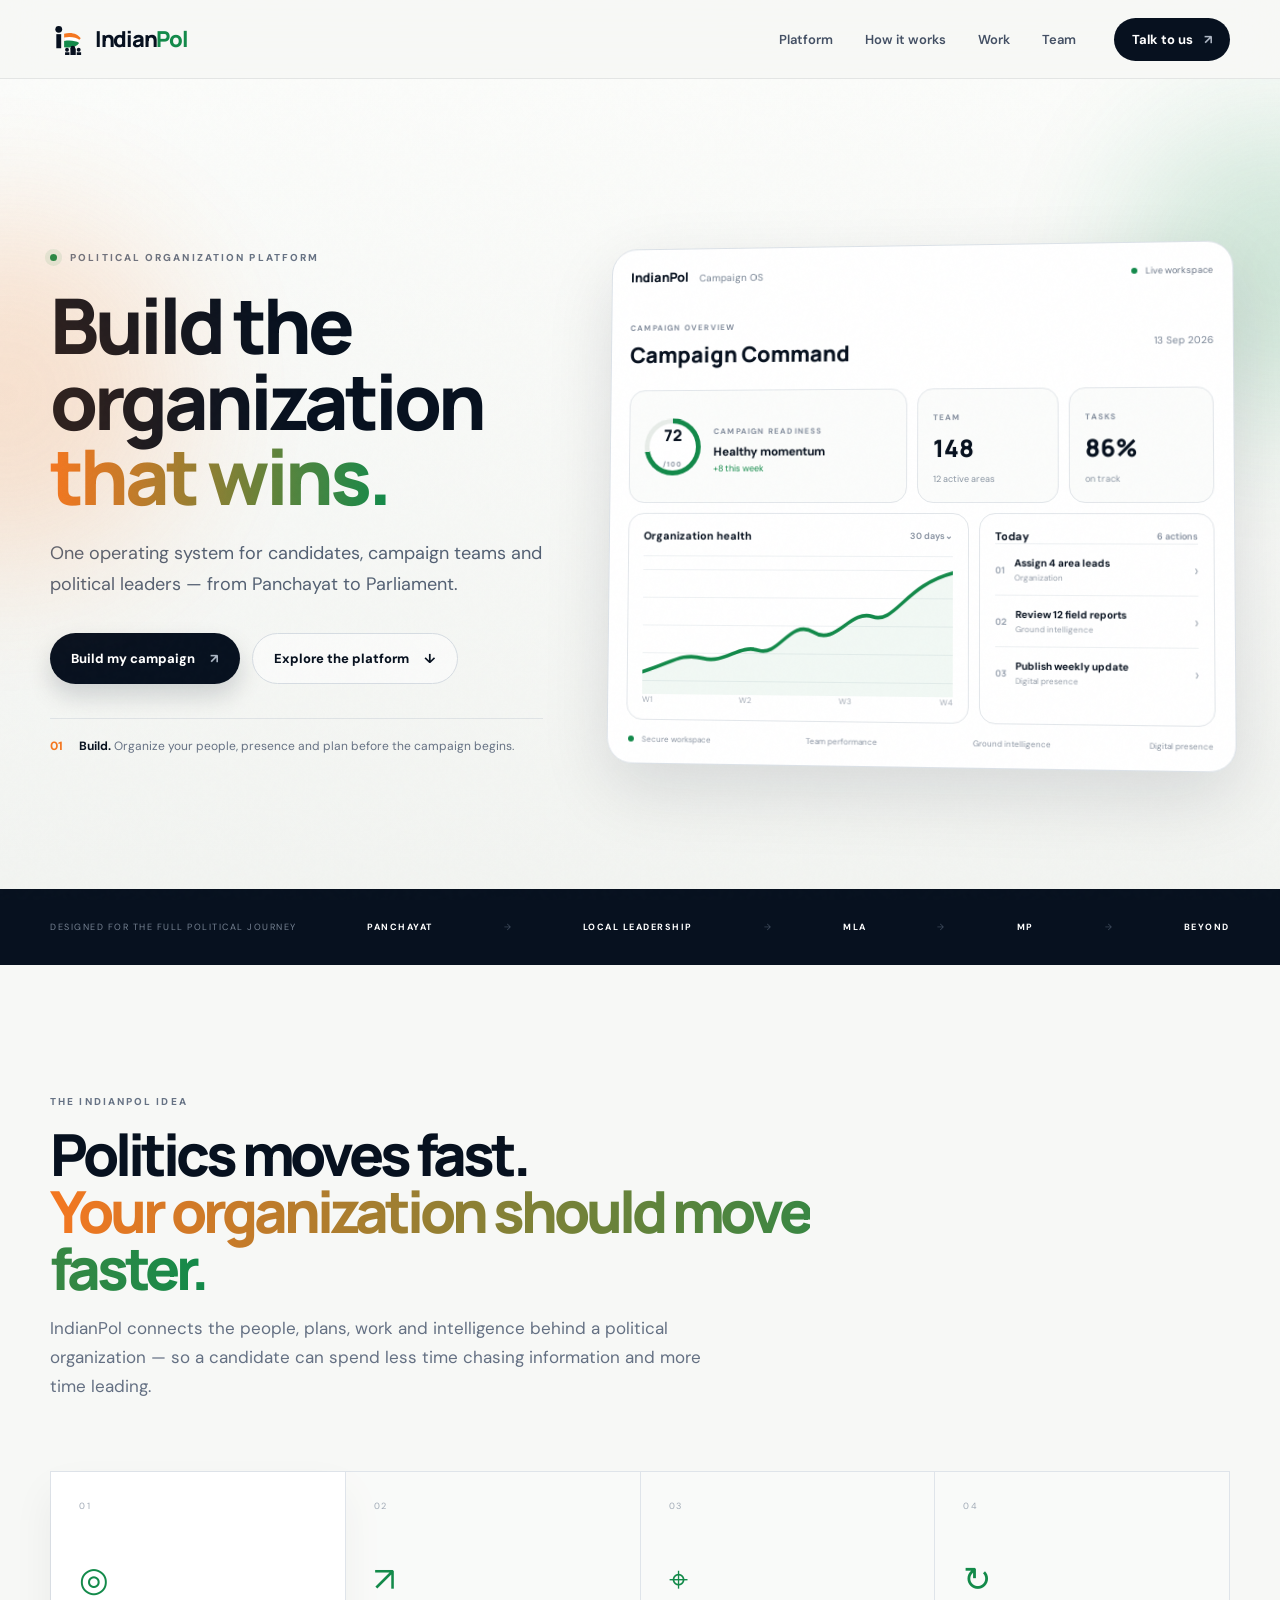
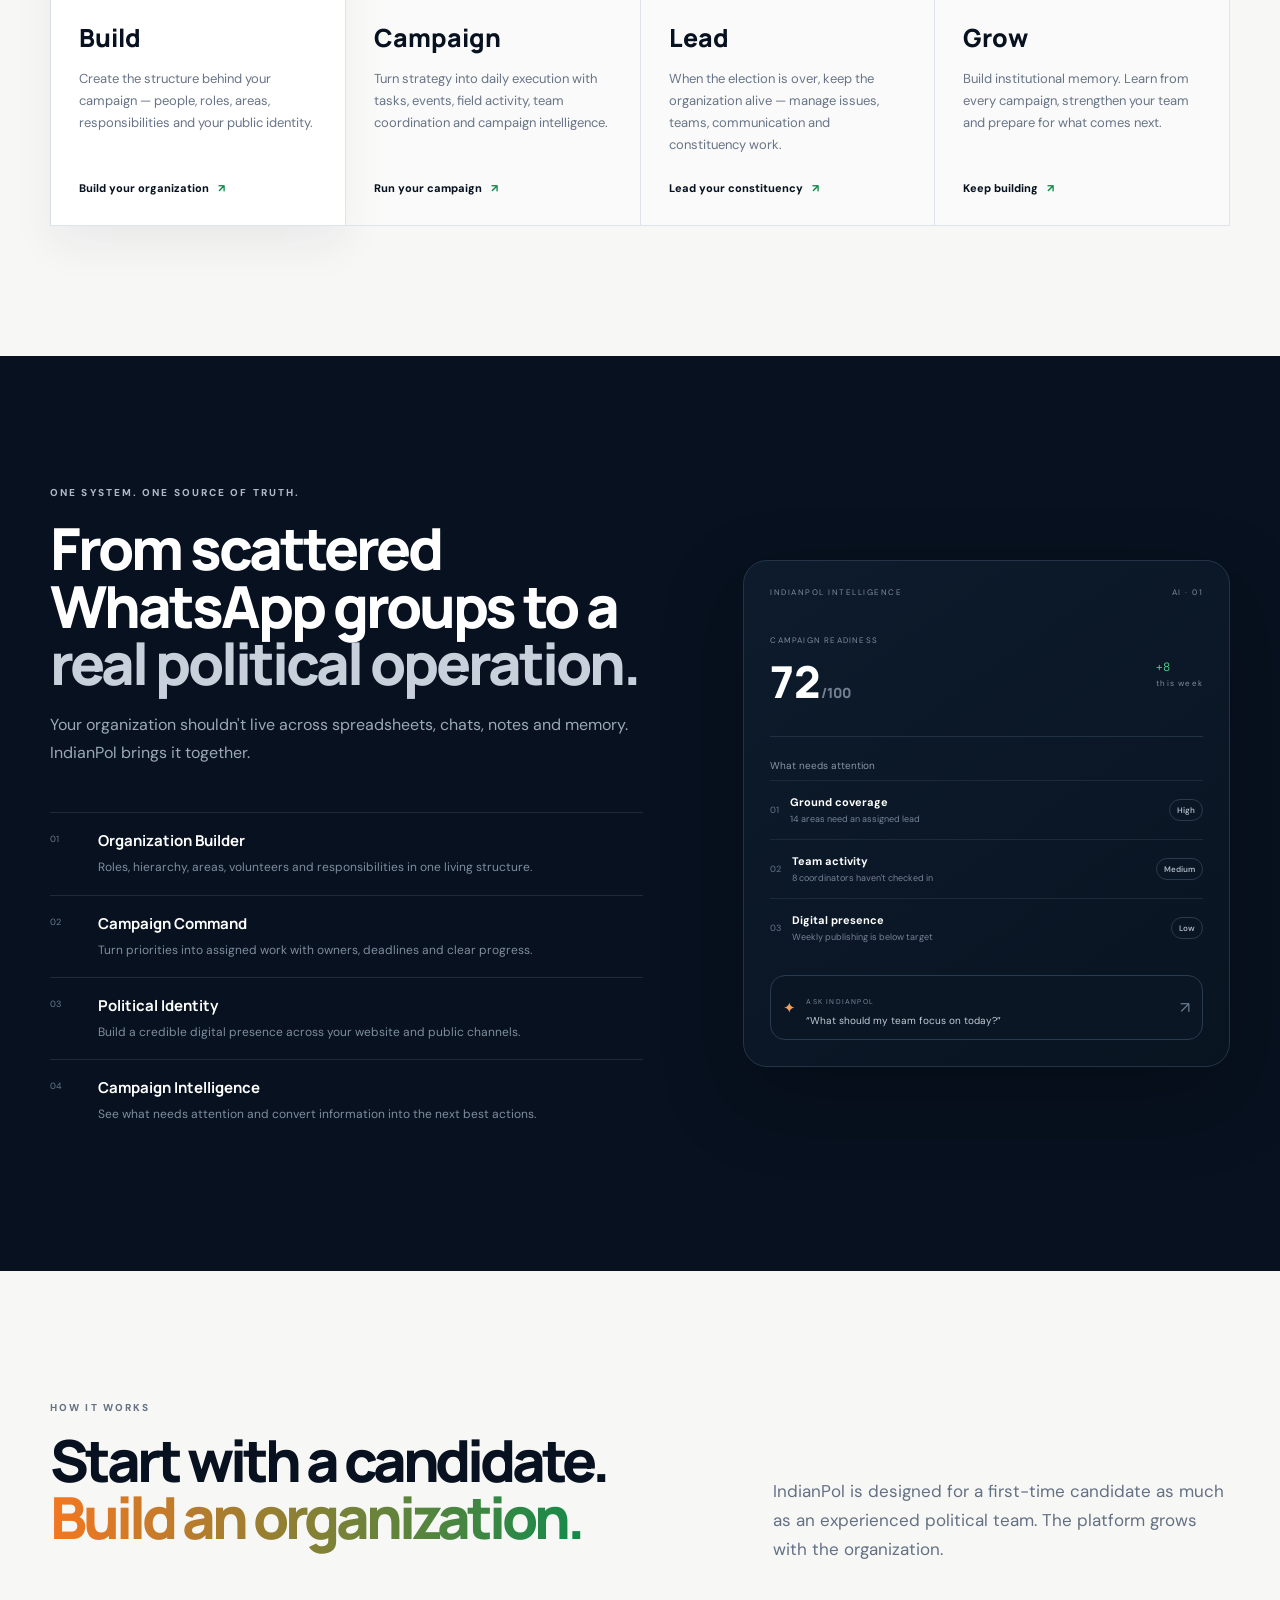
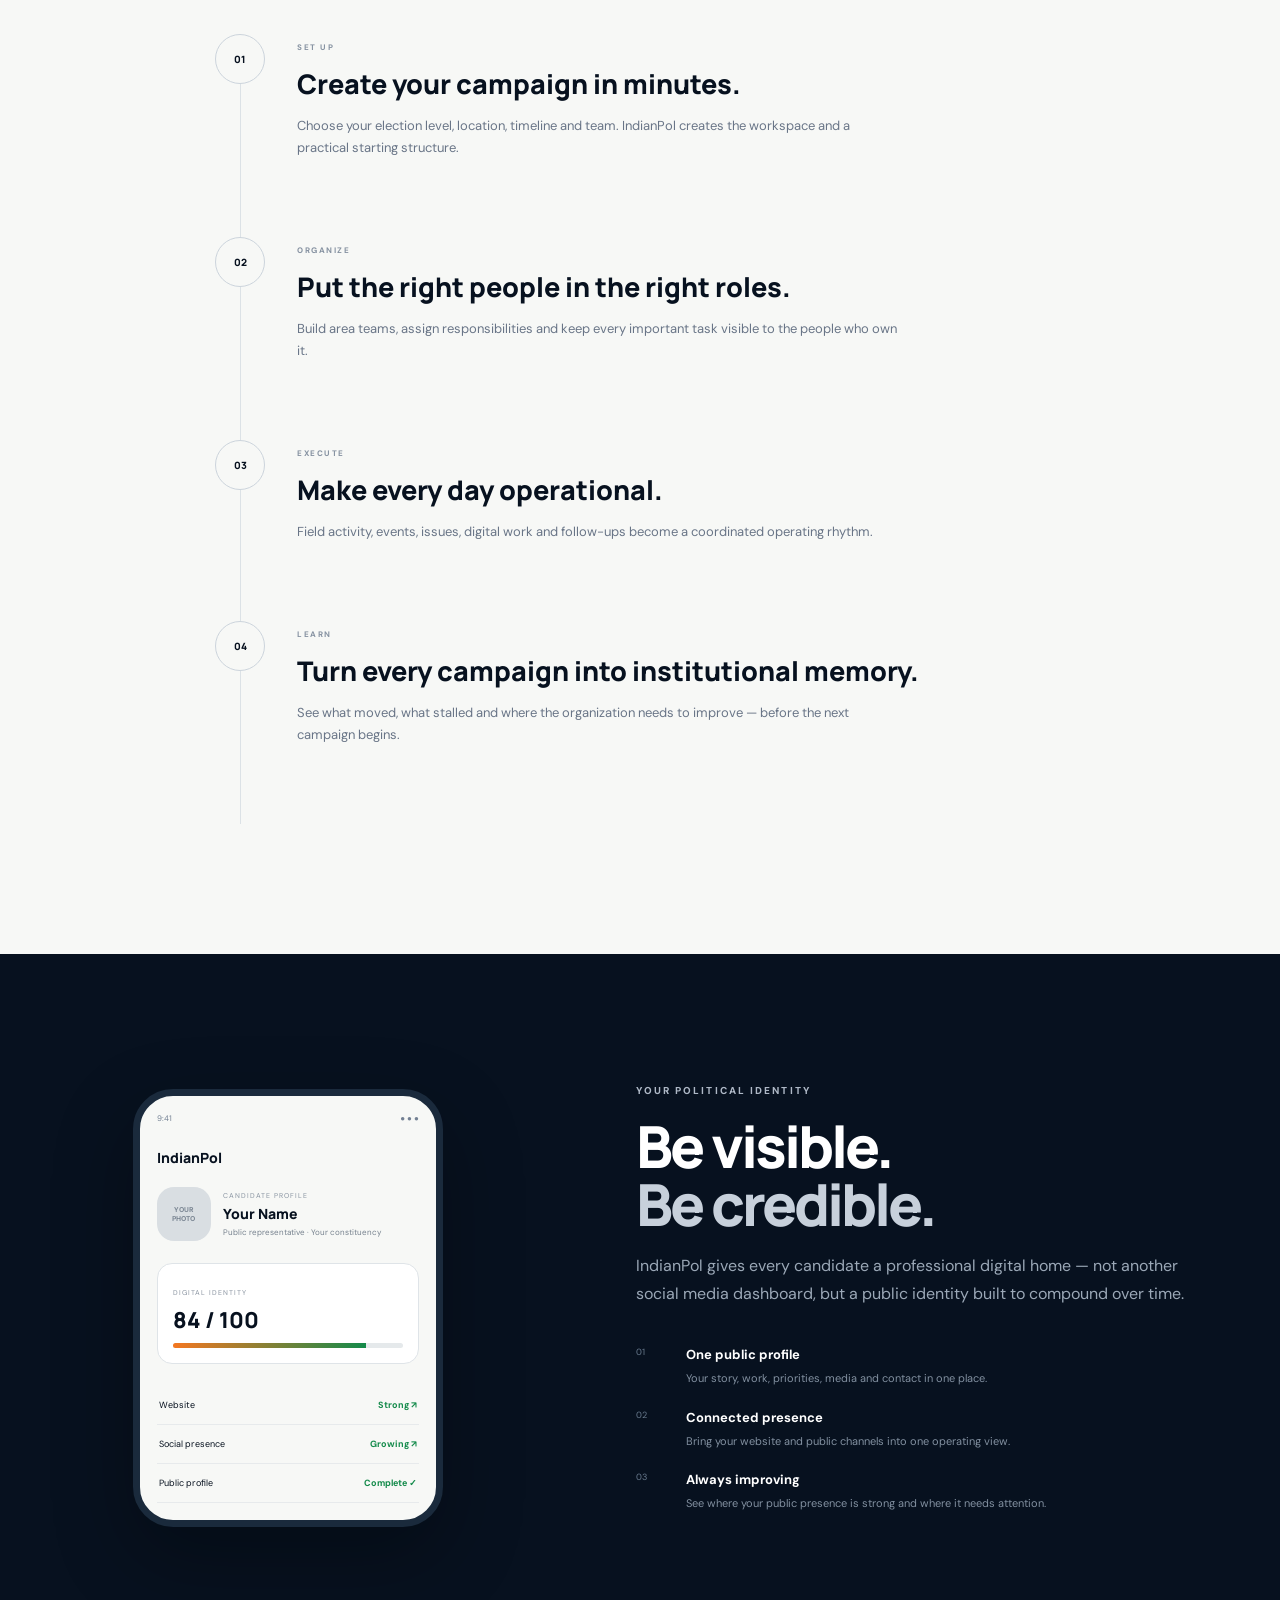
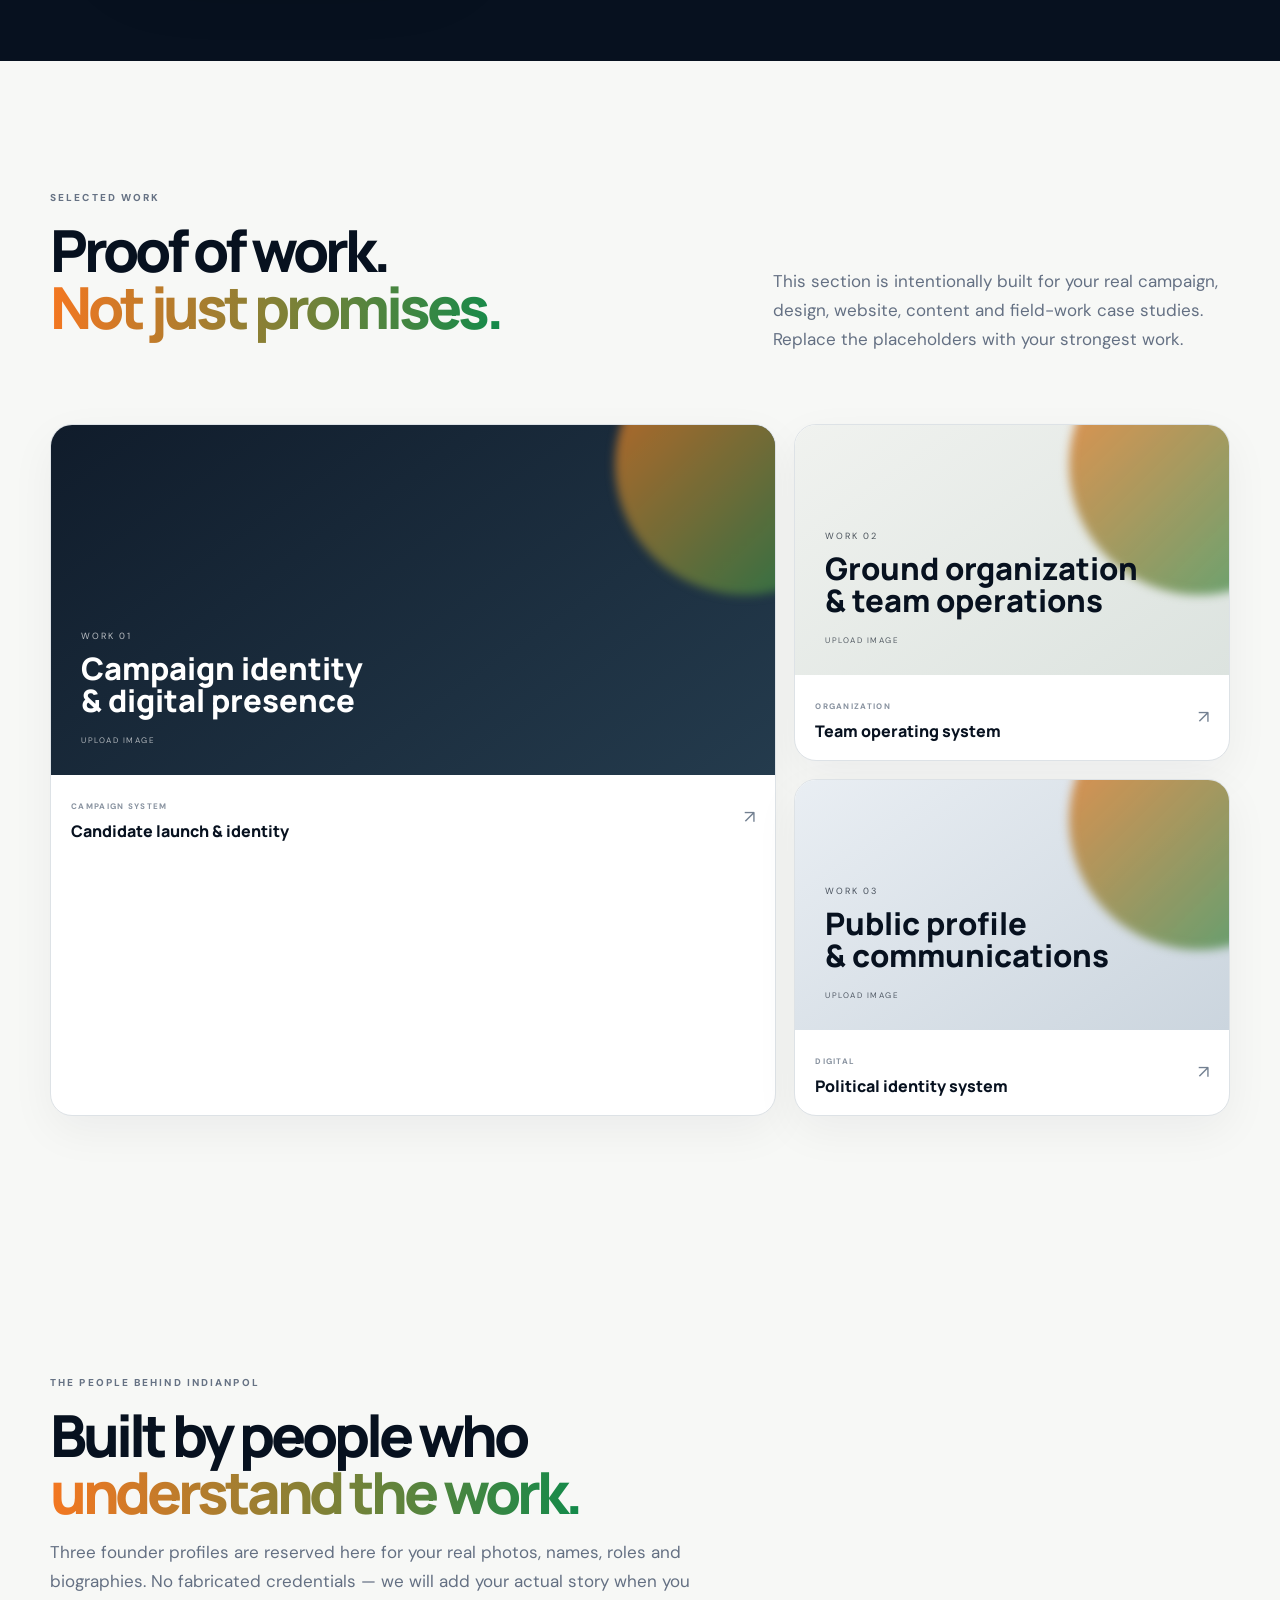
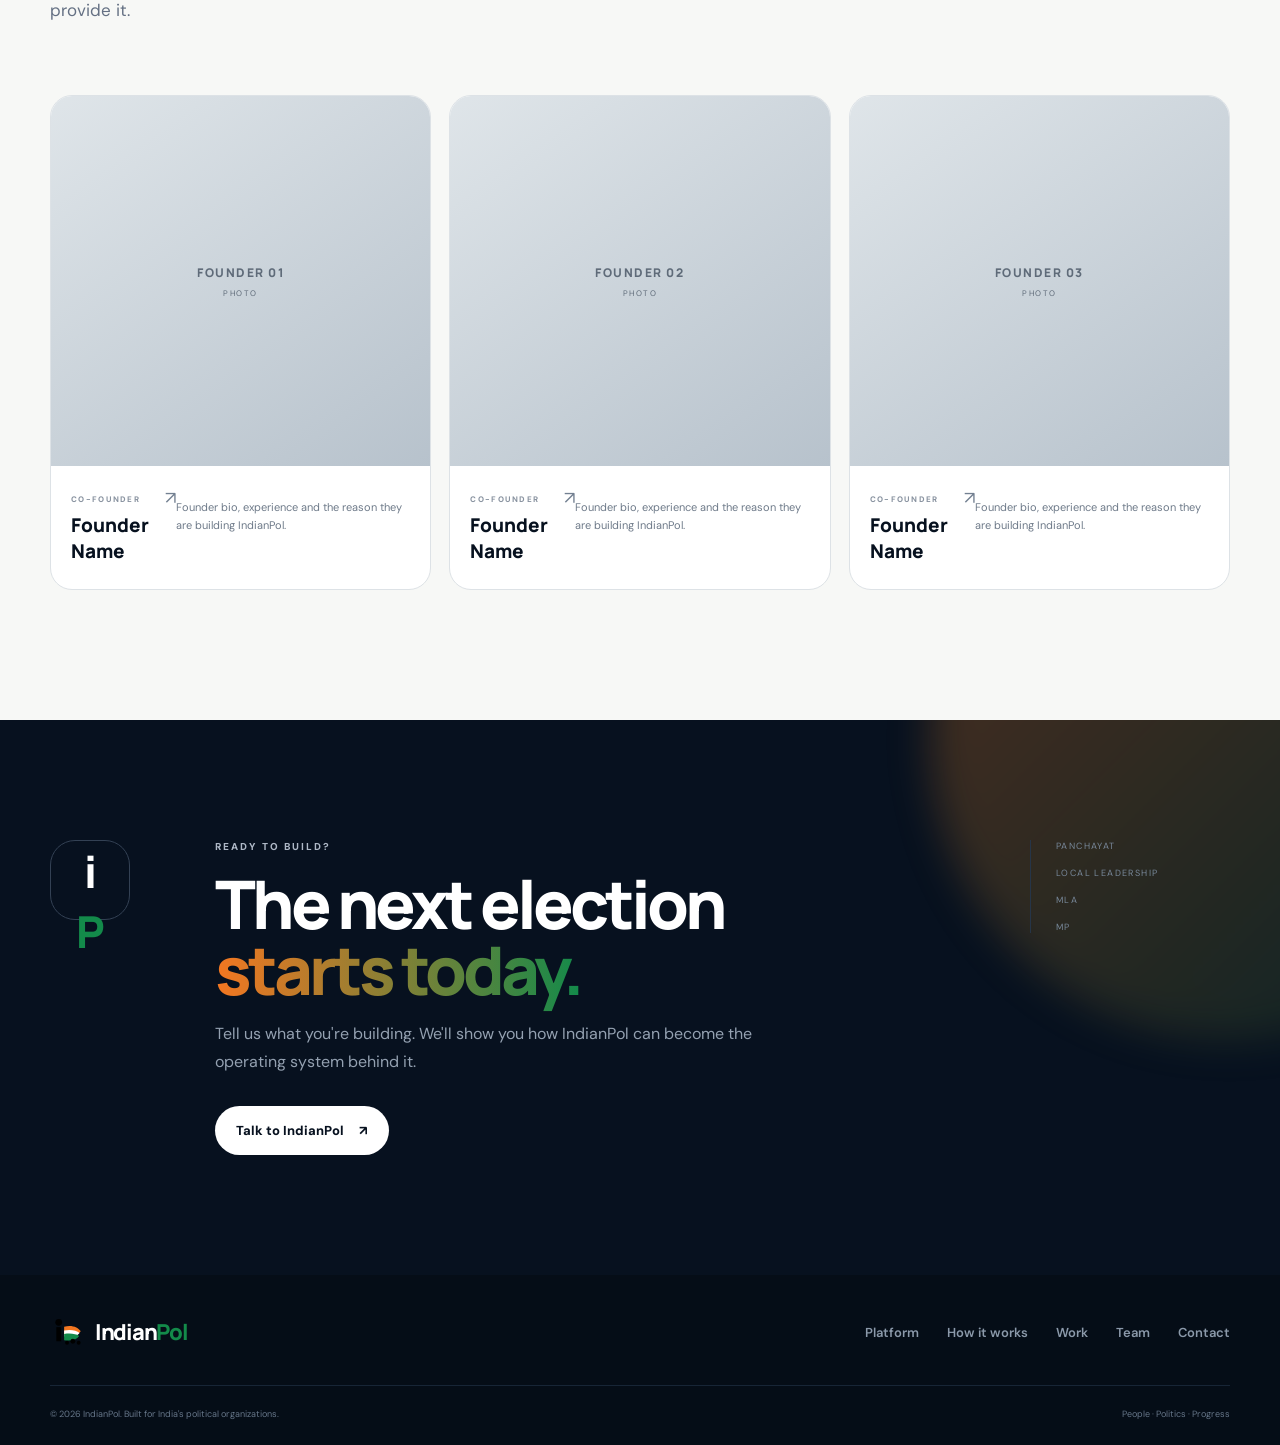
==== index.html @ eeab8057 "Add files via upload" ====
<!doctype html>
<html lang="en">
<head>
  <meta charset="utf-8" />
  <meta name="viewport" content="width=device-width, initial-scale=1" />
  <meta name="theme-color" content="#07111f" />
  <meta name="description" content="IndianPol is a political organization platform for candidates and leaders — from Panchayat to Parliament." />
  <title>IndianPol — Build the organization that wins.</title>
  <link rel="preconnect" href="https://fonts.googleapis.com">
  <link rel="preconnect" href="https://fonts.gstatic.com" crossorigin>
  <link href="https://fonts.googleapis.com/css2?family=DM+Sans:wght@400;500;600;700&family=Manrope:wght@500;600;700;800&display=swap" rel="stylesheet">
  <link rel="stylesheet" href="styles.css" />
</head>
<body>
  <div class="site-noise"></div>
  <header class="nav-wrap" id="top">
    <nav class="nav container">
      <a class="brand" href="#top" aria-label="IndianPol home">
        <span class="brand-mark" aria-hidden="true">
          <svg viewBox="0 0 72 72" role="img">
            <circle cx="18" cy="15" r="7" fill="currentColor"/>
            <path d="M13 25h10v29H13z" fill="currentColor"/>
            <path d="M29 24c16-4 29 1 34 10-7 8-18 11-34 8V24Z" fill="#f47721"/>
            <path d="M29 32c14-3 25 0 32 5-6 7-17 9-32 7V32Z" fill="#fff"/>
            <path d="M29 39c14-2 24 0 31 4-5 8-16 11-31 9V39Z" fill="#138a4a"/>
            <circle cx="35" cy="57" r="4" fill="currentColor"/>
            <circle cx="47" cy="54" r="5" fill="currentColor"/>
            <circle cx="59" cy="57" r="4" fill="currentColor"/>
            <path d="M31 62h9v6h-9zm11-7h11v13H42zm13 7h9v6h-9z" fill="currentColor"/>
          </svg>
        </span>
        <span class="brand-word"><span>Indian</span><b>Pol</b></span>
      </a>
      <div class="nav-links">
        <a href="#platform">Platform</a>
        <a href="#how">How it works</a>
        <a href="#showcase">Work</a>
        <a href="#team">Team</a>
      </div>
      <a class="nav-cta" href="#contact">Talk to us <span>↗</span></a>
      <button class="menu-btn" aria-label="Open menu"><span></span><span></span></button>
    </nav>
    <div class="mobile-menu">
      <a href="#platform">Platform</a><a href="#how">How it works</a><a href="#showcase">Work</a><a href="#team">Team</a><a href="#contact">Talk to us ↗</a>
    </div>
  </header>

  <main>
    <section class="hero">
      <div class="hero-glow glow-one"></div><div class="hero-glow glow-two"></div>
      <div class="container hero-grid">
        <div class="hero-copy reveal">
          <div class="eyebrow"><span class="pulse"></span> POLITICAL ORGANIZATION PLATFORM</div>
          <h1>Build the organization<br><em>that wins.</em></h1>
          <p class="hero-lead">One operating system for candidates, campaign teams and political leaders — from Panchayat to Parliament.</p>
          <div class="hero-actions">
            <a class="btn btn-primary" href="#contact">Build my campaign <span>↗</span></a>
            <a class="btn btn-ghost" href="#platform">Explore the platform <span>↓</span></a>
          </div>
          <div class="hero-note"><span>01</span><div><strong>Build.</strong> Organize your people, presence and plan before the campaign begins.</div></div>
        </div>
        <div class="hero-visual reveal delay-1">
          <div class="dashboard-shell">
            <div class="dash-top"><div class="dash-brand">IndianPol <span>Campaign OS</span></div><div class="dash-live"><i></i> Live workspace</div></div>
            <div class="dash-title"><div><small>CAMPAIGN OVERVIEW</small><h3>Campaign Command</h3></div><div class="dash-date">13 Sep 2026</div></div>
            <div class="score-row">
              <div class="score-card score-main"><div class="score-ring"><span>72</span><small>/100</small></div><div><small>CAMPAIGN READINESS</small><strong>Healthy momentum</strong><p>+8 this week</p></div></div>
              <div class="mini-stat"><small>TEAM</small><strong>148</strong><span>12 active areas</span></div>
              <div class="mini-stat"><small>TASKS</small><strong>86%</strong><span>on track</span></div>
            </div>
            <div class="dash-grid">
              <div class="panel chart-panel"><div class="panel-head"><strong>Organization health</strong><span>30 days⌄</span></div><div class="chart"><i></i><i></i><i></i><i></i><i></i><i></i><i></i><svg viewBox="0 0 460 150" preserveAspectRatio="none"><path d="M0 126 C45 116 58 105 91 111 S145 95 174 102 S222 67 255 82 S309 57 342 65 S390 31 460 18" fill="none" stroke="currentColor" stroke-width="4" stroke-linecap="round"/><path d="M0 126 C45 116 58 105 91 111 S145 95 174 102 S222 67 255 82 S309 57 342 65 S390 31 460 18 V150 H0Z" fill="currentColor" opacity=".06"/></svg></div><div class="chart-labels"><span>W1</span><span>W2</span><span>W3</span><span>W4</span></div></div>
              <div class="panel action-panel"><div class="panel-head"><strong>Today</strong><span>6 actions</span></div><div class="action"><b>01</b><div><strong>Assign 4 area leads</strong><small>Organization</small></div><span>›</span></div><div class="action"><b>02</b><div><strong>Review 12 field reports</strong><small>Ground intelligence</small></div><span>›</span></div><div class="action"><b>03</b><div><strong>Publish weekly update</strong><small>Digital presence</small></div><span>›</span></div></div>
            </div>
            <div class="dash-bottom"><span><i></i> Secure workspace</span><span>Team performance</span><span>Ground intelligence</span><span>Digital presence</span></div>
          </div>
        </div>
      </div>
      <div class="trust-strip"><div class="container"><span>DESIGNED FOR THE FULL POLITICAL JOURNEY</span><b>PANCHAYAT</b><i>→</i><b>LOCAL LEADERSHIP</b><i>→</i><b>MLA</b><i>→</i><b>MP</b><i>→</i><b>BEYOND</b></div></div>
    </section>

    <section class="manifesto section" id="platform">
      <div class="container">
        <div class="section-intro reveal"><div class="eyebrow">THE INDIANPOL IDEA</div><h2>Politics moves fast.<br><span>Your organization should move faster.</span></h2><p>IndianPol connects the people, plans, work and intelligence behind a political organization — so a candidate can spend less time chasing information and more time leading.</p></div>
        <div class="stage-grid">
          <article class="stage-card active reveal"><div class="stage-number">01</div><div class="stage-icon">◎</div><h3>Build</h3><p>Create the structure behind your campaign — people, roles, areas, responsibilities and your public identity.</p><a href="#contact">Build your organization <span>↗</span></a></article>
          <article class="stage-card reveal delay-1"><div class="stage-number">02</div><div class="stage-icon">↗</div><h3>Campaign</h3><p>Turn strategy into daily execution with tasks, events, field activity, team coordination and campaign intelligence.</p><a href="#contact">Run your campaign <span>↗</span></a></article>
          <article class="stage-card reveal delay-2"><div class="stage-number">03</div><div class="stage-icon">⌖</div><h3>Lead</h3><p>When the election is over, keep the organization alive — manage issues, teams, communication and constituency work.</p><a href="#contact">Lead your constituency <span>↗</span></a></article>
          <article class="stage-card reveal delay-3"><div class="stage-number">04</div><div class="stage-icon">↻</div><h3>Grow</h3><p>Build institutional memory. Learn from every campaign, strengthen your team and prepare for what comes next.</p><a href="#contact">Keep building <span>↗</span></a></article>
        </div>
      </div>
    </section>

    <section class="feature-section section-dark">
      <div class="container feature-layout">
        <div class="feature-copy reveal"><div class="eyebrow light">ONE SYSTEM. ONE SOURCE OF TRUTH.</div><h2>From scattered WhatsApp groups to a <em>real political operation.</em></h2><p>Your organization shouldn't live across spreadsheets, chats, notes and memory. IndianPol brings it together.</p><div class="feature-list"><div><span>01</span><strong>Organization Builder</strong><p>Roles, hierarchy, areas, volunteers and responsibilities in one living structure.</p></div><div><span>02</span><strong>Campaign Command</strong><p>Turn priorities into assigned work with owners, deadlines and clear progress.</p></div><div><span>03</span><strong>Political Identity</strong><p>Build a credible digital presence across your website and public channels.</p></div><div><span>04</span><strong>Campaign Intelligence</strong><p>See what needs attention and convert information into the next best actions.</p></div></div></div>
        <div class="intelligence-card reveal delay-1"><div class="intel-top"><span>INDIANPOL INTELLIGENCE</span><span>AI · 01</span></div><div class="intel-score"><div><small>CAMPAIGN READINESS</small><strong>72<span>/100</span></strong></div><div class="score-badge">+8 <small>this week</small></div></div><div class="intel-divider"></div><div class="priority-title">What needs attention</div><div class="priority"><span class="p-num">01</span><div><strong>Ground coverage</strong><small>14 areas need an assigned lead</small></div><b>High</b></div><div class="priority"><span class="p-num">02</span><div><strong>Team activity</strong><small>8 coordinators haven't checked in</small></div><b>Medium</b></div><div class="priority"><span class="p-num">03</span><div><strong>Digital presence</strong><small>Weekly publishing is below target</small></div><b>Low</b></div><div class="intel-ai"><span>✦</span><div><small>ASK INDIANPOL</small><p>“What should my team focus on today?”</p></div><span>↗</span></div></div>
      </div>
    </section>

    <section class="workflow section" id="how">
      <div class="container">
        <div class="section-intro split reveal"><div><div class="eyebrow">HOW IT WORKS</div><h2>Start with a candidate.<br><span>Build an organization.</span></h2></div><p>IndianPol is designed for a first-time candidate as much as an experienced political team. The platform grows with the organization.</p></div>
        <div class="timeline">
          <div class="timeline-line"></div>
          <div class="time-step reveal"><div class="time-dot">01</div><div><small>SET UP</small><h3>Create your campaign in minutes.</h3><p>Choose your election level, location, timeline and team. IndianPol creates the workspace and a practical starting structure.</p></div></div>
          <div class="time-step reveal delay-1"><div class="time-dot">02</div><div><small>ORGANIZE</small><h3>Put the right people in the right roles.</h3><p>Build area teams, assign responsibilities and keep every important task visible to the people who own it.</p></div></div>
          <div class="time-step reveal delay-2"><div class="time-dot">03</div><div><small>EXECUTE</small><h3>Make every day operational.</h3><p>Field activity, events, issues, digital work and follow-ups become a coordinated operating rhythm.</p></div></div>
          <div class="time-step reveal delay-3"><div class="time-dot">04</div><div><small>LEARN</small><h3>Turn every campaign into institutional memory.</h3><p>See what moved, what stalled and where the organization needs to improve — before the next campaign begins.</p></div></div>
        </div>
      </div>
    </section>

    <section class="identity section-dark">
      <div class="container identity-grid"><div class="identity-visual reveal"><div class="phone"><div class="phone-top"><span>9:41</span><span>● ● ●</span></div><div class="phone-brand">IndianPol</div><div class="profile-head"><div class="avatar">YOUR<br>PHOTO</div><div><small>CANDIDATE PROFILE</small><strong>Your Name</strong><span>Public representative · Your constituency</span></div></div><div class="profile-score"><small>DIGITAL IDENTITY</small><strong>84 / 100</strong><div class="bar"><i></i></div></div><div class="profile-item"><span>Website</span><b>Strong ↗</b></div><div class="profile-item"><span>Social presence</span><b>Growing ↗</b></div><div class="profile-item"><span>Public profile</span><b>Complete ✓</b></div></div></div><div class="identity-copy reveal delay-1"><div class="eyebrow light">YOUR POLITICAL IDENTITY</div><h2>Be visible.<br><em>Be credible.</em></h2><p>IndianPol gives every candidate a professional digital home — not another social media dashboard, but a public identity built to compound over time.</p><div class="identity-points"><span>01</span><div><strong>One public profile</strong><p>Your story, work, priorities, media and contact in one place.</p></div><span>02</span><div><strong>Connected presence</strong><p>Bring your website and public channels into one operating view.</p></div><span>03</span><div><strong>Always improving</strong><p>See where your public presence is strong and where it needs attention.</p></div></div></div></div>
    </section>

    <section class="showcase section" id="showcase">
      <div class="container">
        <div class="section-intro split reveal"><div><div class="eyebrow">SELECTED WORK</div><h2>Proof of work.<br><span>Not just promises.</span></h2></div><p>This section is intentionally built for your real campaign, design, website, content and field-work case studies. Replace the placeholders with your strongest work.</p></div>
        <div class="work-grid">
          <article class="work-card work-large reveal"><div class="work-placeholder"><span>WORK 01</span><strong>Campaign identity<br>&amp; digital presence</strong><small>UPLOAD IMAGE</small></div><div class="work-meta"><div><small>CAMPAIGN SYSTEM</small><h3>Candidate launch &amp; identity</h3></div><span>↗</span></div></article>
          <article class="work-card reveal delay-1"><div class="work-placeholder alt"><span>WORK 02</span><strong>Ground organization<br>&amp; team operations</strong><small>UPLOAD IMAGE</small></div><div class="work-meta"><div><small>ORGANIZATION</small><h3>Team operating system</h3></div><span>↗</span></div></article>
          <article class="work-card reveal delay-2"><div class="work-placeholder alt2"><span>WORK 03</span><strong>Public profile<br>&amp; communications</strong><small>UPLOAD IMAGE</small></div><div class="work-meta"><div><small>DIGITAL</small><h3>Political identity system</h3></div><span>↗</span></div></article>
        </div>
      </div>
    </section>

    <section class="team section" id="team">
      <div class="container">
        <div class="section-intro reveal"><div class="eyebrow">THE PEOPLE BEHIND INDIANPOL</div><h2>Built by people who<br><span>understand the work.</span></h2><p>Three founder profiles are reserved here for your real photos, names, roles and biographies. No fabricated credentials — we will add your actual story when you provide it.</p></div>
        <div class="founders-grid">
          <article class="founder reveal"><div class="founder-photo"><span>FOUNDER 01</span><small>PHOTO</small></div><div class="founder-info"><div><small>CO-FOUNDER</small><h3>Founder Name</h3></div><span>↗</span><p>Founder bio, experience and the reason they are building IndianPol.</p></div></article>
          <article class="founder reveal delay-1"><div class="founder-photo"><span>FOUNDER 02</span><small>PHOTO</small></div><div class="founder-info"><div><small>CO-FOUNDER</small><h3>Founder Name</h3></div><span>↗</span><p>Founder bio, experience and the reason they are building IndianPol.</p></div></article>
          <article class="founder reveal delay-2"><div class="founder-photo"><span>FOUNDER 03</span><small>PHOTO</small></div><div class="founder-info"><div><small>CO-FOUNDER</small><h3>Founder Name</h3></div><span>↗</span><p>Founder bio, experience and the reason they are building IndianPol.</p></div></article>
        </div>
      </div>
    </section>

    <section class="cta" id="contact">
      <div class="container cta-inner"><div class="cta-mark">i<span>P</span></div><div><div class="eyebrow light">READY TO BUILD?</div><h2>The next election<br><em>starts today.</em></h2><p>Tell us what you're building. We'll show you how IndianPol can become the operating system behind it.</p><a class="btn btn-light" href="mailto:hello@indianpol.com">Talk to IndianPol <span>↗</span></a></div><div class="cta-side"><span>PANCHAYAT</span><span>LOCAL LEADERSHIP</span><span>MLA</span><span>MP</span></div></div>
    </section>
  </main>

  <footer class="footer"><div class="container footer-top"><a class="brand" href="#top"><span class="brand-mark"><svg viewBox="0 0 72 72"><circle cx="18" cy="15" r="7"/><path d="M13 25h10v29H13z"/><path d="M29 24c16-4 29 1 34 10-7 8-18 11-34 8V24Z" fill="#f47721"/><path d="M29 32c14-3 25 0 32 5-6 7-17 9-32 7V32Z" fill="#fff"/><path d="M29 39c14-2 24 0 31 4-5 8-16 11-31 9V39Z" fill="#138a4a"/><circle cx="35" cy="57" r="4"/><circle cx="47" cy="54" r="5"/><circle cx="59" cy="57" r="4"/></svg></span><span class="brand-word"><span>Indian</span><b>Pol</b></span></a><div class="footer-links"><a href="#platform">Platform</a><a href="#how">How it works</a><a href="#showcase">Work</a><a href="#team">Team</a><a href="mailto:hello@indianpol.com">Contact</a></div></div><div class="container footer-bottom"><span>© 2026 IndianPol. Built for India's political organizations.</span><span>People · Politics · Progress</span></div></footer>
  <script src="script.js"></script>
</body>
</html>
---- styles.css ----
:root{--ink:#07111f;--navy:#07111f;--navy2:#0c1929;--muted:#657184;--line:#dfe4ea;--paper:#f7f8f6;--white:#fff;--saffron:#f47721;--green:#138a4a;--radius:24px;--shadow:0 25px 70px rgba(7,17,31,.12)}
*{box-sizing:border-box}html{scroll-behavior:smooth}body{margin:0;font-family:'DM Sans',sans-serif;color:var(--ink);background:var(--paper);overflow-x:hidden}.site-noise{position:fixed;inset:0;pointer-events:none;opacity:.025;z-index:20;background-image:url("data:image/svg+xml,%3Csvg viewBox='0 0 160 160' xmlns='http://www.w3.org/2000/svg'%3E%3Cfilter id='n'%3E%3CfeTurbulence type='fractalNoise' baseFrequency='.9' numOctaves='3' stitchTiles='stitch'/%3E%3C/filter%3E%3Crect width='100%25' height='100%25' filter='url(%23n)' opacity='.6'/%3E%3C/svg%3E")}.container{width:min(1180px,calc(100% - 48px));margin:auto}.nav-wrap{position:sticky;top:0;z-index:30;background:rgba(247,248,246,.82);backdrop-filter:blur(18px);border-bottom:1px solid rgba(7,17,31,.08)}.nav{height:78px;display:flex;align-items:center;justify-content:space-between}.brand{display:flex;align-items:center;gap:10px;text-decoration:none;color:var(--ink)}.brand-mark{width:35px;height:35px;display:grid;place-items:center}.brand-mark svg{width:100%;height:100%;color:var(--ink)}.brand-word{font:800 22px 'Manrope',sans-serif;letter-spacing:-1.3px}.brand-word b{font-weight:800;color:var(--green)}.nav-links{display:flex;gap:32px;margin-left:auto;margin-right:38px}.nav-links a,.footer-links a{font-size:13px;font-weight:600;color:#445064;text-decoration:none}.nav-links a:hover,.footer-links a:hover{color:var(--ink)}.nav-cta{font-size:13px;font-weight:700;color:var(--white);background:var(--ink);padding:13px 18px;border-radius:100px;text-decoration:none}.nav-cta span{color:#aeb7c4;margin-left:8px}.menu-btn,.mobile-menu{display:none}.hero{position:relative;overflow:hidden;padding:110px 0 0;background:linear-gradient(180deg,#fbfcfa 0%,#f1f3f0 100%)}.hero-grid{display:grid;grid-template-columns:.88fr 1.12fr;gap:60px;align-items:center;min-height:630px}.hero-glow{position:absolute;border-radius:50%;filter:blur(70px);opacity:.18}.glow-one{width:350px;height:350px;background:#f47721;left:-170px;top:140px}.glow-two{width:300px;height:300px;background:#138a4a;right:-150px;top:40px}.eyebrow{font-size:10px;letter-spacing:2.1px;font-weight:800;color:#667284}.eyebrow.light{color:#aeb8c6}.pulse{display:inline-block;width:7px;height:7px;border-radius:50%;background:var(--green);box-shadow:0 0 0 5px rgba(19,138,74,.1);margin-right:9px}.hero h1,.section h2,.cta h2{font:800 clamp(52px,6vw,82px)/.98 'Manrope',sans-serif;letter-spacing:-4px;margin:23px 0 25px}.hero h1 em,.section h2 span,.cta h2 em{font-style:normal;background:linear-gradient(90deg,var(--saffron),var(--green));-webkit-background-clip:text;color:transparent}.hero-lead{font-size:18px;line-height:1.7;color:#536073;max-width:540px}.hero-actions{display:flex;gap:12px;margin:34px 0}.btn{display:inline-flex;align-items:center;gap:15px;padding:16px 21px;border-radius:100px;text-decoration:none;font-size:13px;font-weight:800}.btn-primary{background:var(--ink);color:white;box-shadow:0 12px 25px rgba(7,17,31,.16)}.btn-primary span{color:#aab5c2}.btn-ghost{color:var(--ink);border:1px solid #d6dce2;background:rgba(255,255,255,.5)}.hero-note{display:flex;gap:16px;border-top:1px solid #dfe3e5;padding-top:18px;font-size:12px;line-height:1.6;color:#667284;max-width:500px}.hero-note>span{font-weight:800;color:var(--saffron)}.hero-note strong{color:var(--ink)}.dashboard-shell{background:#fff;border:1px solid #dbe1e7;border-radius:26px;box-shadow:var(--shadow);padding:19px;transform:perspective(1200px) rotateY(-4deg) rotateX(2deg)}.dash-top,.dash-title,.panel-head,.chart-labels,.dash-bottom,.intel-top,.intel-score,.work-meta,.founder-info{display:flex;justify-content:space-between;align-items:center}.dash-brand{font:800 13px 'Manrope'}.dash-brand span{font:500 10px 'DM Sans';color:#8994a2;margin-left:8px}.dash-live{font-size:9px;color:#667284}.dash-live i,.dash-bottom i{display:inline-block;width:6px;height:6px;border-radius:50%;background:var(--green);margin-right:6px}.dash-title{margin:30px 0 16px}.dash-title small,.panel-head span,.score-card small,.mini-stat small{font-size:8px;letter-spacing:1.2px;font-weight:800;color:#8791a0}.dash-title h3{font:800 22px 'Manrope';margin:5px 0}.dash-date{font-size:10px;color:#788495}.score-row{display:grid;grid-template-columns:2fr 1fr 1fr;gap:10px}.score-card,.mini-stat{border:1px solid #e2e6ea;border-radius:16px;padding:15px;background:#fbfcfb}.score-main{display:flex;align-items:center;gap:13px}.score-ring{width:58px;height:58px;border-radius:50%;display:grid;place-items:center;background:conic-gradient(var(--green) 0 72%,#e7ece8 72% 100%);position:relative;color:var(--ink)}.score-ring:before{content:'';position:absolute;inset:5px;border-radius:50%;background:#fff}.score-ring span,.score-ring small{position:relative;z-index:1}.score-ring span{font:800 16px 'Manrope'}.score-ring small{font-size:7px;color:#8b95a1}.score-card strong{display:block;font-size:12px;margin-top:5px}.score-card p{font-size:9px;color:var(--green);margin:3px 0 0}.mini-stat strong{display:block;font:800 24px 'Manrope';margin:6px 0 2px}.mini-stat span{font-size:9px;color:#8994a2}.dash-grid{display:grid;grid-template-columns:1.2fr .8fr;gap:10px;margin-top:10px}.panel{border:1px solid #e2e6ea;border-radius:16px;background:#fff;padding:15px}.panel-head strong{font-size:11px}.panel-head span{letter-spacing:0;font-size:9px;font-weight:600}.chart{height:140px;position:relative;margin-top:13px;overflow:hidden}.chart i{position:absolute;left:0;right:0;height:1px;background:#eef1f3}.chart i:nth-child(1){top:10%}.chart i:nth-child(2){top:30%}.chart i:nth-child(3){top:50%}.chart i:nth-child(4){top:70%}.chart i:nth-child(5){top:90%}.chart svg{position:absolute;inset:0;width:100%;height:100%;color:var(--green)}.chart-labels{font-size:8px;color:#a0a8b3}.action{display:flex;align-items:center;gap:9px;border-top:1px solid #edf0f2;padding:12px 0}.action:first-of-type{margin-top:8px}.action>b{font:800 9px 'Manrope';color:#a1aab6}.action div{flex:1}.action strong{display:block;font-size:10px}.action small{display:block;font-size:8px;color:#929ba7;margin-top:3px}.action>span{color:#a5adb7}.dash-bottom{padding:14px 2px 0;font-size:8px;color:#8993a1}.trust-strip{margin-top:70px;background:#07111f;color:#fff}.trust-strip .container{min-height:76px;display:flex;align-items:center;justify-content:space-between;gap:20px;font-size:9px;letter-spacing:1.5px}.trust-strip span{color:#778393}.trust-strip i{color:#3f4c5d;font-style:normal}.section{padding:130px 0}.section-intro{max-width:790px;margin-bottom:70px}.section-intro h2{font-size:58px;margin:18px 0}.section-intro p{font-size:17px;line-height:1.7;color:#647083;max-width:680px}.section-intro.split{display:grid;grid-template-columns:1fr .7fr;gap:70px;align-items:end;max-width:none}.section-intro.split p{margin:0}.stage-grid{display:grid;grid-template-columns:repeat(4,1fr);border-top:1px solid var(--line);border-left:1px solid var(--line)}.stage-card{padding:28px;border-right:1px solid var(--line);border-bottom:1px solid var(--line);min-height:350px;position:relative;background:rgba(255,255,255,.25);transition:.35s}.stage-card:hover,.stage-card.active{background:#fff;transform:translateY(-5px);box-shadow:0 20px 40px rgba(7,17,31,.06)}.stage-number{font-size:9px;letter-spacing:1.5px;color:#a1aab6}.stage-icon{font-size:34px;margin:45px 0 18px;color:var(--green)}.stage-card h3{font:800 25px 'Manrope';margin:0 0 10px}.stage-card p{font-size:13px;line-height:1.7;color:#687487;min-height:95px}.stage-card a{font-size:11px;font-weight:800;text-decoration:none;color:var(--ink)}.stage-card a span{color:var(--green);margin-left:6px}.section-dark{background:var(--navy);color:white;padding:130px 0}.feature-layout{display:grid;grid-template-columns:1fr .82fr;gap:100px;align-items:center}.feature-copy h2,.identity-copy h2{font:800 58px/.99 'Manrope';letter-spacing:-3px;margin:20px 0}.feature-copy h2 em,.identity-copy h2 em{font-style:normal;color:#c7d0db}.feature-copy>p,.identity-copy>p{font-size:16px;line-height:1.75;color:#9ba8b7;max-width:580px}.feature-list{margin-top:45px}.feature-list>div{display:grid;grid-template-columns:34px 1fr;column-gap:14px;padding:17px 0;border-top:1px solid #1c2a3a}.feature-list span{font-size:9px;color:#68798d;padding-top:3px}.feature-list strong{font:700 15px 'Manrope'}.feature-list p{grid-column:2;margin:7px 0 0;font-size:12px;line-height:1.6;color:#7f8d9e}.intelligence-card{border:1px solid #243448;border-radius:24px;background:linear-gradient(145deg,#0d1b2c,#091421);padding:26px;box-shadow:0 30px 80px rgba(0,0,0,.25)}.intel-top{font-size:8px;letter-spacing:1.5px;color:#7f8c9d}.intel-score{margin:38px 0 25px}.intel-score small{display:block;font-size:8px;letter-spacing:1.2px;color:#7f8c9d}.intel-score strong{display:block;font:800 44px 'Manrope';margin-top:6px}.intel-score strong span{font-size:14px;color:#718093}.score-badge{font-size:12px;color:#54c685}.score-badge small{display:block;margin-top:3px}.intel-divider{height:1px;background:#213144}.priority-title{font-size:10px;color:#8996a6;margin:22px 0 8px}.priority{display:flex;gap:11px;align-items:center;padding:14px 0;border-top:1px solid #1b2939}.p-num{font-size:9px;color:#647589}.priority div{flex:1}.priority strong{display:block;font-size:11px}.priority small{display:block;color:#758497;font-size:9px;margin-top:4px}.priority>b{font-size:8px;font-weight:600;padding:5px 7px;border:1px solid #2a3a4d;border-radius:100px;color:#aab6c4}.intel-ai{margin-top:18px;border:1px solid #2a3b4f;border-radius:15px;padding:12px;display:flex;gap:10px;align-items:center;background:#0a1624}.intel-ai>span:first-child{font-size:15px;color:#f3a05e}.intel-ai div{flex:1}.intel-ai small{font-size:7px;letter-spacing:1.2px;color:#77879a}.intel-ai p{font-size:10px;margin:5px 0 0;color:#c4cdd8}.intel-ai>span:last-child{color:#6c7d90}.timeline{max-width:850px;margin:0 auto;position:relative}.timeline-line{position:absolute;left:25px;top:0;bottom:0;width:1px;background:#dce2e6}.time-step{display:grid;grid-template-columns:52px 1fr;gap:30px;position:relative;padding:0 0 65px}.time-dot{width:50px;height:50px;border-radius:50%;border:1px solid #ccd4dc;background:var(--paper);display:grid;place-items:center;font:800 10px 'Manrope';z-index:1}.time-step small{font-size:8px;letter-spacing:1.5px;color:#8793a2;font-weight:800}.time-step h3{font:800 27px 'Manrope';margin:10px 0}.time-step p{font-size:13px;line-height:1.7;color:#697587;max-width:600px}.identity-grid{display:grid;grid-template-columns:.8fr 1fr;gap:110px;align-items:center}.identity-visual{display:flex;justify-content:center}.phone{width:310px;border:7px solid #1a2a3c;border-radius:40px;background:#f7f8f6;color:var(--ink);padding:17px;box-shadow:0 30px 80px rgba(0,0,0,.3)}.phone-top{display:flex;justify-content:space-between;font-size:8px;color:#738093}.phone-brand{font:800 14px 'Manrope';margin:25px 0 20px}.profile-head{display:flex;gap:12px;align-items:center}.avatar{width:54px;height:54px;border-radius:17px;background:#d9dee2;display:grid;place-items:center;text-align:center;font-size:7px;font-weight:800;color:#7c8794}.profile-head small{display:block;font-size:7px;letter-spacing:1px;color:#8994a1}.profile-head strong{display:block;font:800 14px 'Manrope';margin:4px 0}.profile-head span{display:block;font-size:8px;color:#75808d}.profile-score{margin:22px 0;padding:15px;border:1px solid #dfe4e8;border-radius:15px;background:#fff}.profile-score small{font-size:7px;letter-spacing:1px;color:#8a94a1}.profile-score strong{display:block;font:800 22px 'Manrope';margin:5px 0 8px}.bar{height:5px;background:#e5e9eb;border-radius:20px;overflow:hidden}.bar i{display:block;width:84%;height:100%;background:linear-gradient(90deg,var(--saffron),var(--green))}.profile-item{display:flex;justify-content:space-between;padding:13px 2px;border-bottom:1px solid #e7eaec;font-size:9px}.profile-item b{color:var(--green)}.identity-points{margin-top:35px;display:grid;grid-template-columns:35px 1fr;column-gap:15px}.identity-points>span{font-size:9px;color:#687a8d;padding-top:3px}.identity-points strong{font-size:13px}.identity-points p{font-size:11px;line-height:1.6;color:#8290a0;margin:6px 0 18px}.work-grid{display:grid;grid-template-columns:1.25fr .75fr;gap:18px}.work-card{background:#fff;border:1px solid #dde2e6;border-radius:22px;overflow:hidden;box-shadow:0 15px 45px rgba(7,17,31,.05)}.work-large{grid-row:span 2}.work-placeholder{min-height:350px;background:linear-gradient(145deg,#101c2b,#243b4d);color:#fff;padding:30px;display:flex;flex-direction:column;justify-content:flex-end;position:relative;overflow:hidden}.work-placeholder:after{content:'';position:absolute;width:260px;height:260px;border-radius:50%;background:linear-gradient(135deg,rgba(244,119,33,.8),rgba(19,138,74,.7));right:-100px;top:-90px;filter:blur(5px)}.work-placeholder.alt{min-height:250px;background:linear-gradient(145deg,#f0f2ef,#dce3df);color:var(--ink)}.work-placeholder.alt2{min-height:250px;background:linear-gradient(145deg,#e9eef3,#cbd5de);color:var(--ink)}.work-placeholder span{font-size:9px;letter-spacing:2px;opacity:.7;position:relative;z-index:1}.work-placeholder strong{font:800 31px/1.05 'Manrope';margin-top:10px;position:relative;z-index:1}.work-placeholder small{font-size:8px;letter-spacing:1.5px;margin-top:18px;position:relative;z-index:1;opacity:.65}.work-meta{padding:18px 20px}.work-meta small,.founder-info small{font-size:8px;letter-spacing:1.3px;color:#8993a0;font-weight:800}.work-meta h3{font:800 16px 'Manrope';margin:6px 0 0}.work-meta>span,.founder-info>span{font-size:18px;color:#738091}.founders-grid{display:grid;grid-template-columns:repeat(3,1fr);gap:18px}.founder{background:#fff;border:1px solid #dde2e6;border-radius:22px;overflow:hidden}.founder-photo{height:370px;background:linear-gradient(145deg,#dfe5e9,#b7c2cc);display:flex;flex-direction:column;align-items:center;justify-content:center;color:#5f6b79}.founder-photo span{font:800 12px 'Manrope';letter-spacing:1.5px}.founder-photo small{font-size:8px;letter-spacing:1.5px;margin-top:7px}.founder-info{padding:20px;align-items:flex-start}.founder-info h3{font:800 19px 'Manrope';margin:5px 0}.founder-info p{font-size:11px;line-height:1.6;color:#6e7a89;margin:13px 0 0}.cta{background:var(--navy);color:#fff;padding:120px 0;position:relative;overflow:hidden}.cta:before{content:'';position:absolute;width:600px;height:600px;border-radius:50%;background:linear-gradient(135deg,rgba(244,119,33,.3),rgba(19,138,74,.15));right:-250px;top:-280px;filter:blur(20px)}.cta-inner{display:grid;grid-template-columns:110px 1fr 200px;gap:55px;align-items:start;position:relative}.cta-mark{width:80px;height:80px;border:1px solid #334154;border-radius:25px;display:grid;place-items:center;font:800 44px 'Manrope'}.cta-mark span{color:var(--green)}.cta h2{font-size:67px;margin:18px 0}.cta p{color:#94a1b1;line-height:1.7;max-width:580px}.btn-light{background:#fff;color:var(--ink);margin-top:15px}.cta-side{border-left:1px solid #263548;padding-left:25px;display:flex;flex-direction:column;gap:15px;color:#78889a;font-size:9px;letter-spacing:1.4px}.footer{background:#050d17;color:#8b99aa;padding:40px 0 25px}.footer-top{display:flex;justify-content:space-between;align-items:center;padding-bottom:35px;border-bottom:1px solid #172536}.footer .brand{color:#fff}.footer .brand-mark svg{color:#fff}.footer-links{display:flex;gap:28px}.footer-links a{color:#8b99aa}.footer-bottom{display:flex;justify-content:space-between;font-size:9px;padding-top:22px;color:#667689}.reveal{opacity:0;transform:translateY(18px);transition:opacity .7s ease,transform .7s ease}.reveal.is-visible{opacity:1;transform:none}.delay-1{transition-delay:.08s}.delay-2{transition-delay:.16s}.delay-3{transition-delay:.24s}
@media(max-width:900px){.container{width:min(100% - 32px,680px)}.nav-links,.nav-cta{display:none}.menu-btn{display:flex;border:0;background:none;flex-direction:column;gap:6px;padding:8px}.menu-btn span{width:23px;height:2px;background:var(--ink)}.mobile-menu{position:absolute;top:78px;left:0;right:0;background:#f7f8f6;border-bottom:1px solid #dde2e6;padding:20px 24px;display:none;flex-direction:column;gap:18px}.mobile-menu.open{display:flex}.mobile-menu a{color:var(--ink);text-decoration:none;font-weight:700;font-size:14px}.hero{padding-top:70px}.hero-grid,.feature-layout,.identity-grid{grid-template-columns:1fr;gap:60px}.hero-grid{min-height:auto}.dashboard-shell{transform:none}.trust-strip .container{overflow:hidden;white-space:nowrap}.section{padding:90px 0}.section-intro h2,.feature-copy h2,.identity-copy h2{font-size:46px;letter-spacing:-2.5px}.stage-grid{grid-template-columns:1fr 1fr}.stage-card{min-height:300px}.section-intro.split{grid-template-columns:1fr;gap:10px}.work-grid{grid-template-columns:1fr}.work-large{grid-row:auto}.founders-grid{grid-template-columns:1fr}.founder-photo{height:430px}.cta-inner{grid-template-columns:1fr;gap:30px}.cta-side{display:grid;grid-template-columns:1fr 1fr;border-left:0;border-top:1px solid #263548;padding:20px 0 0}.footer-top,.footer-bottom{flex-direction:column;align-items:flex-start;gap:25px}.footer-links{flex-wrap:wrap}.score-row{grid-template-columns:1fr 1fr}.score-main{grid-column:1/-1}}
@media(max-width:560px){.container{width:calc(100% - 28px)}.nav{height:70px}.brand-word{font-size:19px}.brand-mark{width:31px}.hero h1{font-size:49px;letter-spacing:-3px}.hero-lead{font-size:16px}.hero-actions{flex-direction:column;align-items:flex-start}.dashboard-shell{padding:11px;border-radius:20px}.dash-grid{grid-template-columns:1fr}.dash-bottom span:not(:first-child){display:none}.trust-strip .container{gap:12px;font-size:8px}.trust-strip i,.trust-strip b:nth-of-type(n+3){display:none}.section-intro h2,.feature-copy h2,.identity-copy h2{font-size:39px}.stage-grid{grid-template-columns:1fr}.stage-card{min-height:0}.stage-card p{min-height:0}.section-dark{padding:90px 0}.feature-layout{gap:45px}.phone{width:280px}.work-placeholder{min-height:280px}.work-placeholder strong{font-size:26px}.cta{padding:90px 0}.cta h2{font-size:50px;letter-spacing:-3px}.footer-links{gap:16px}}
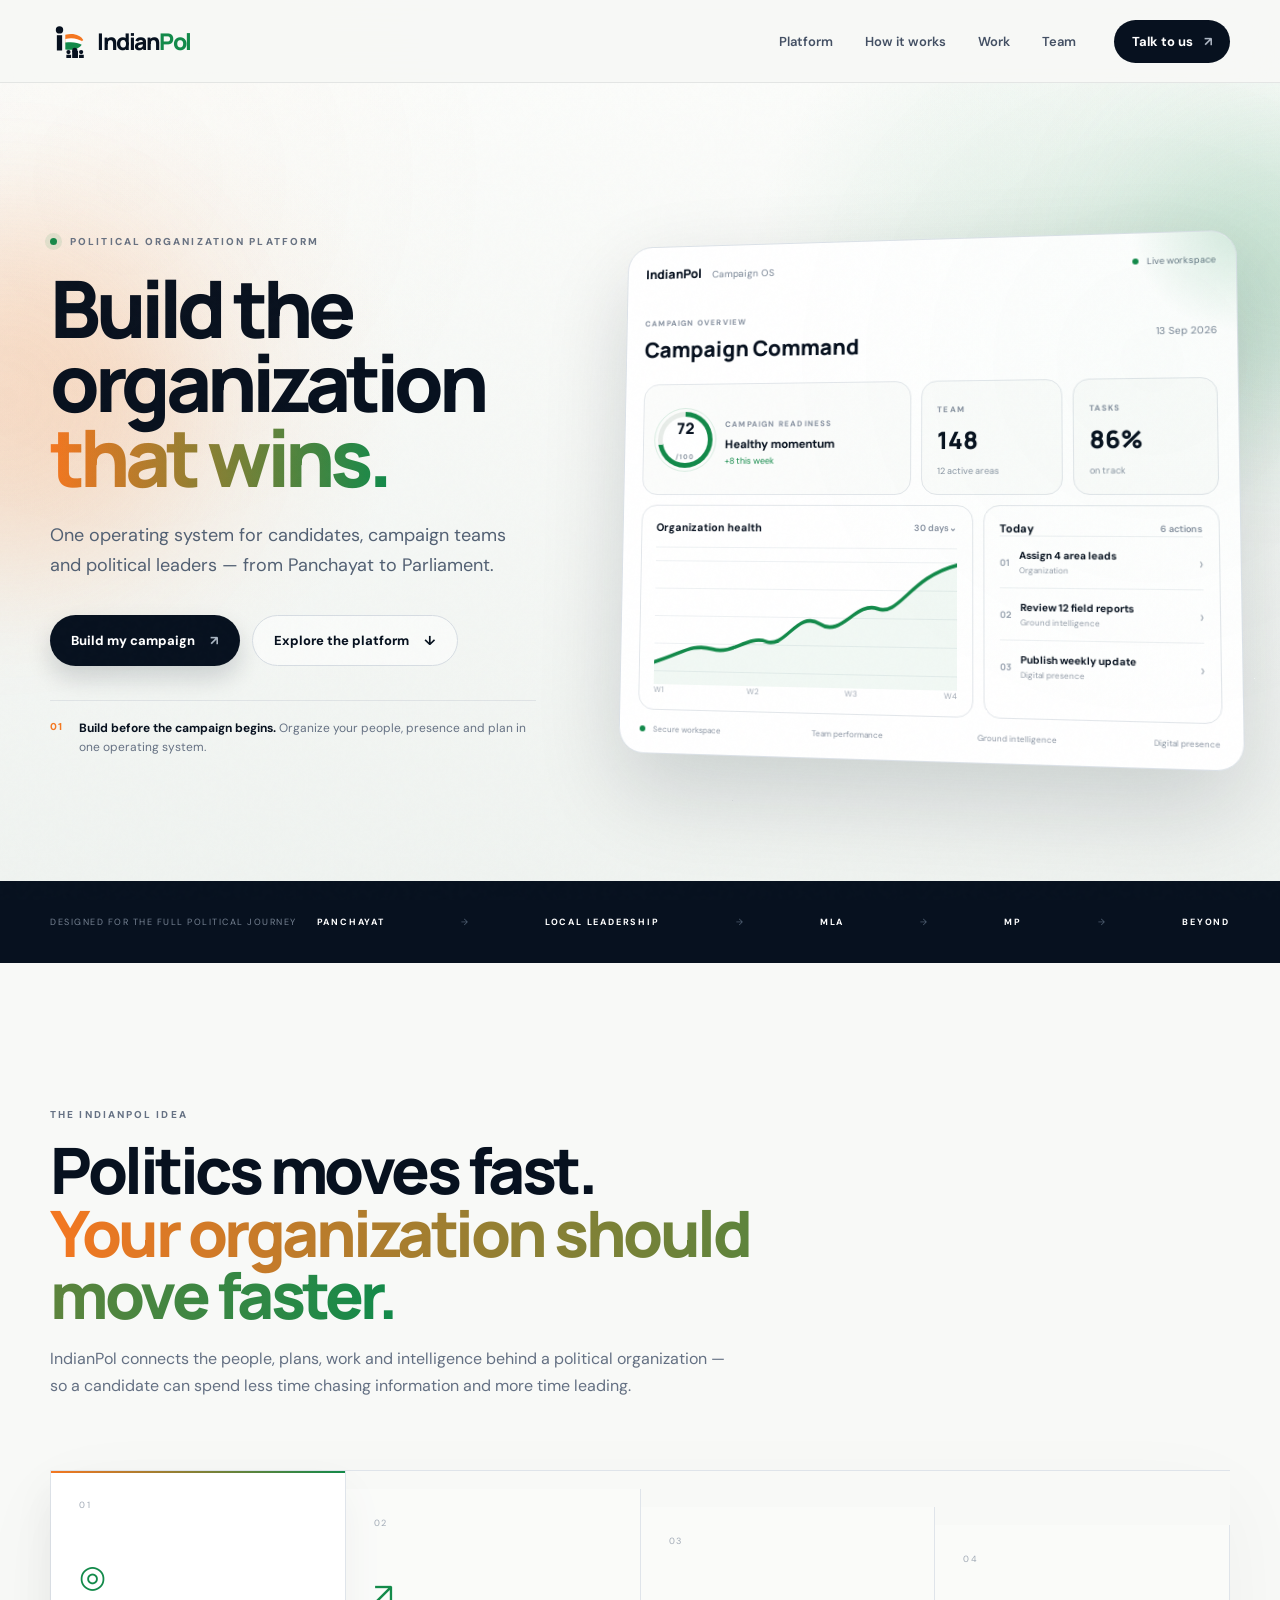
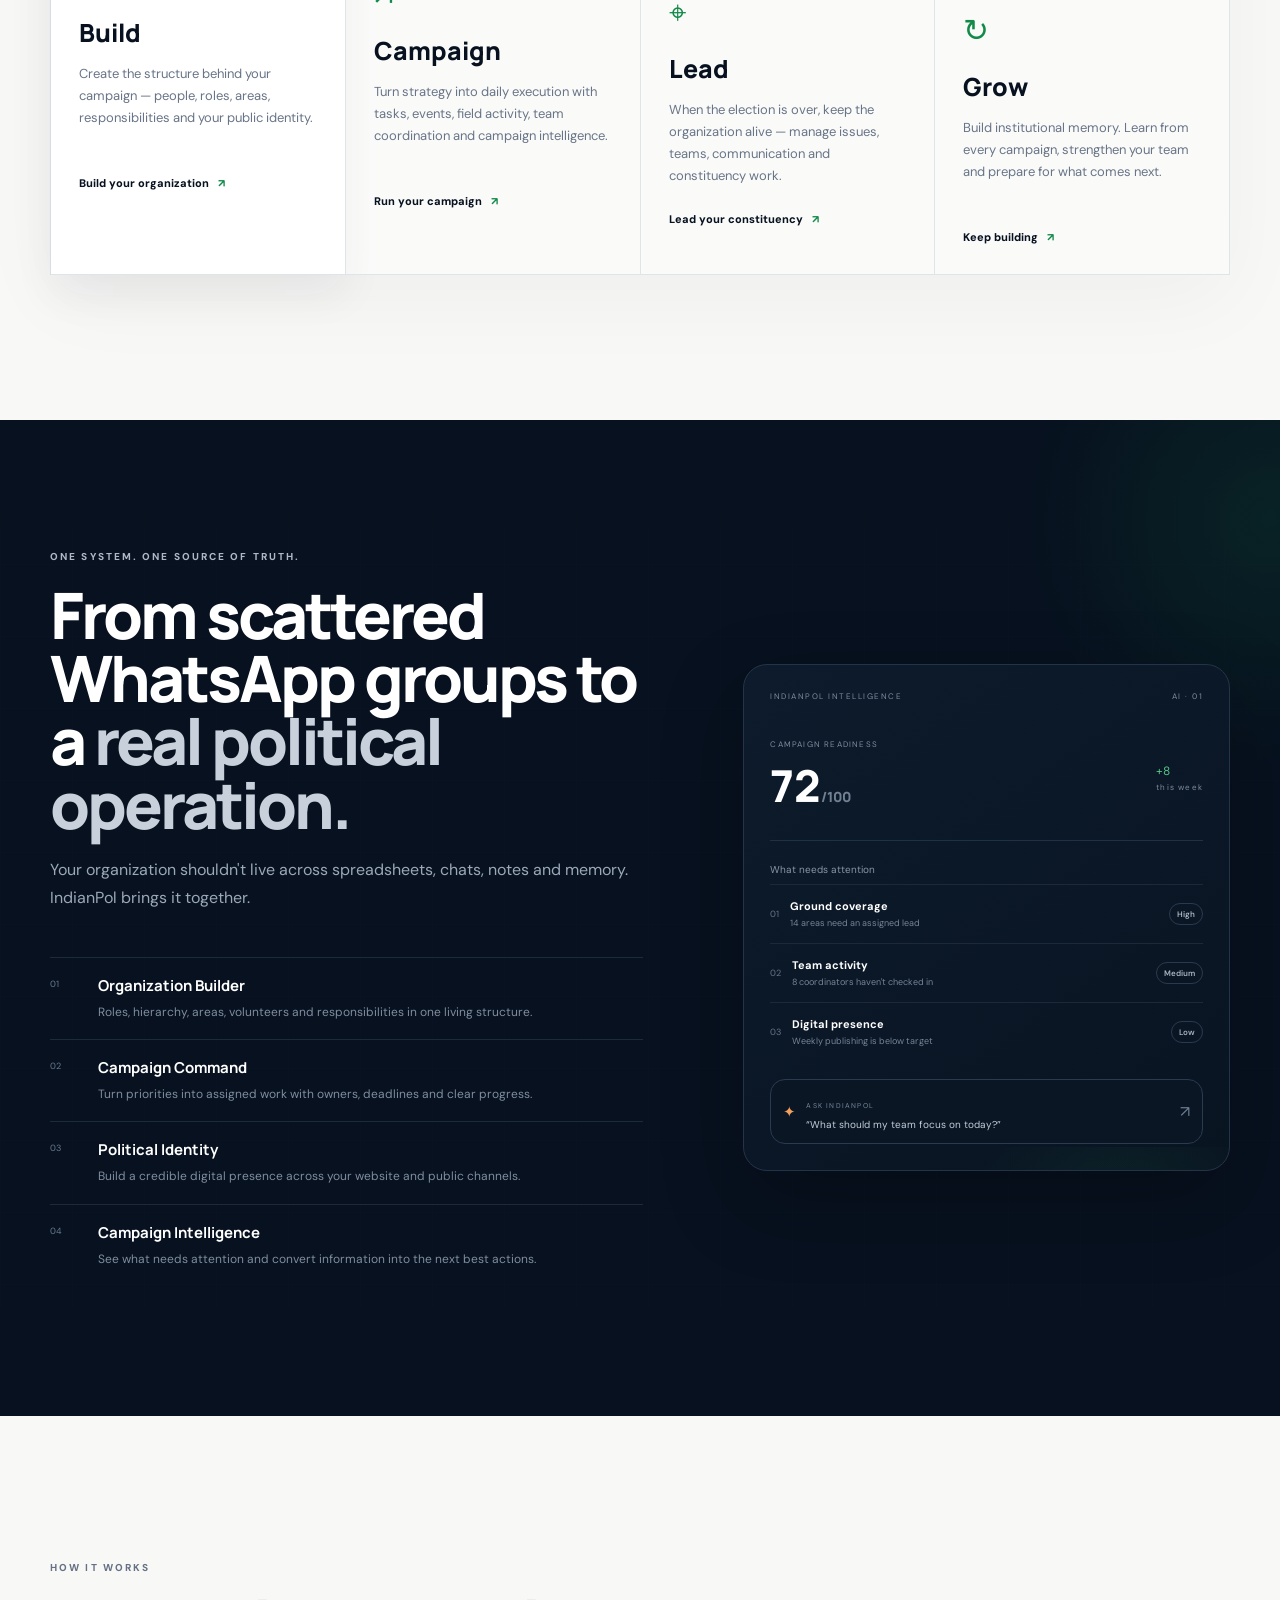
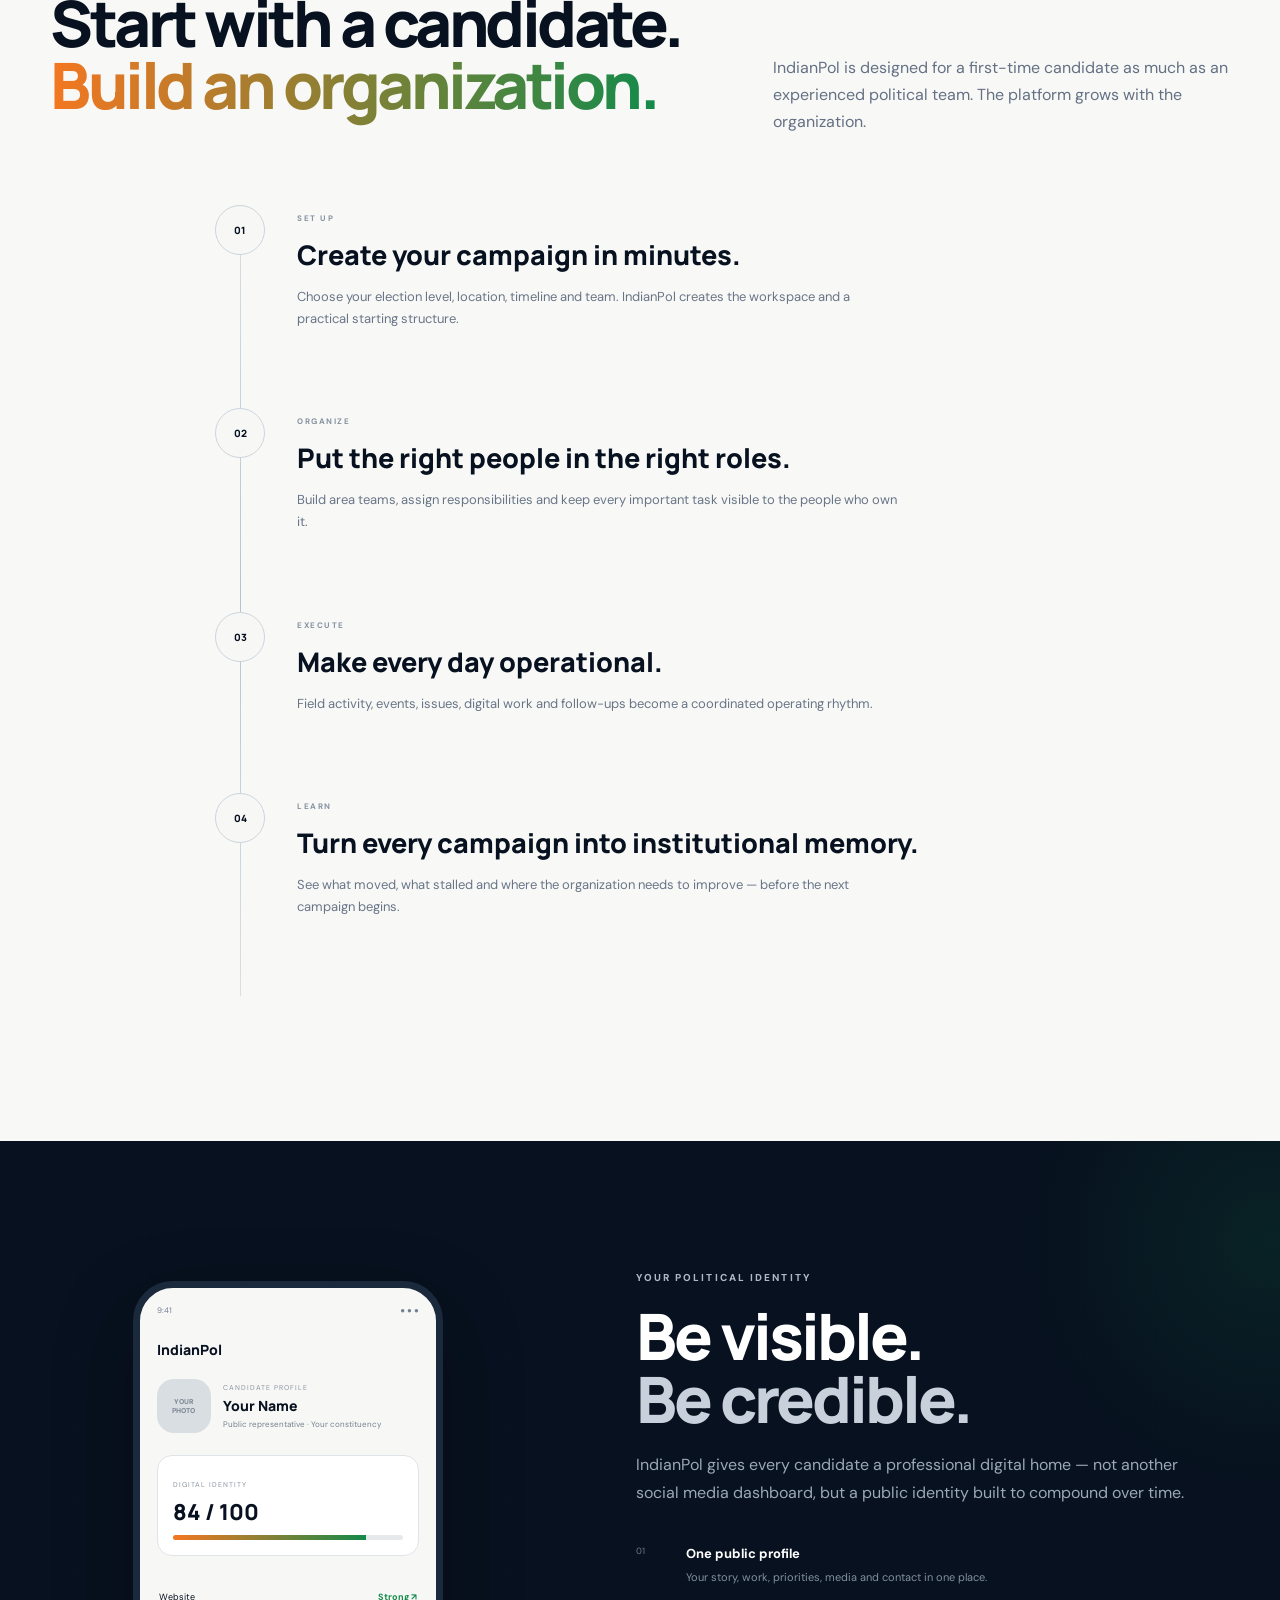
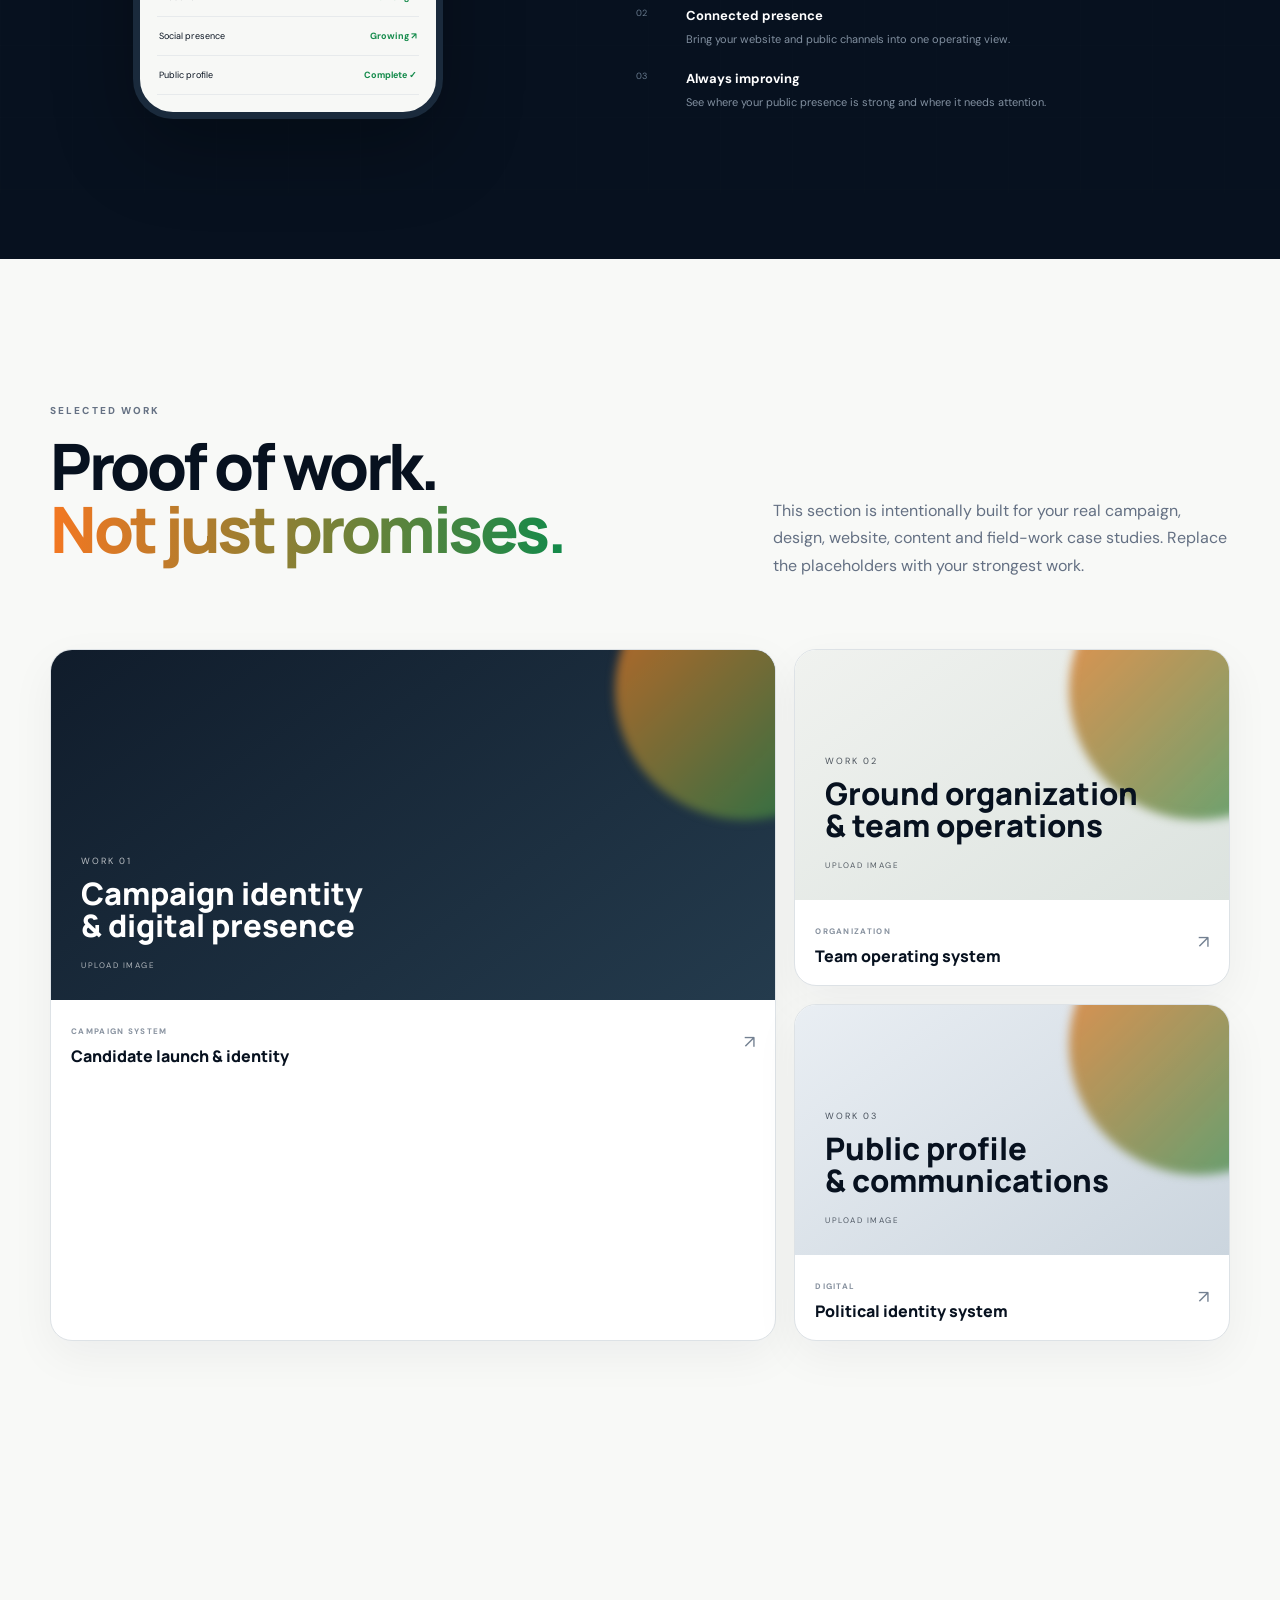
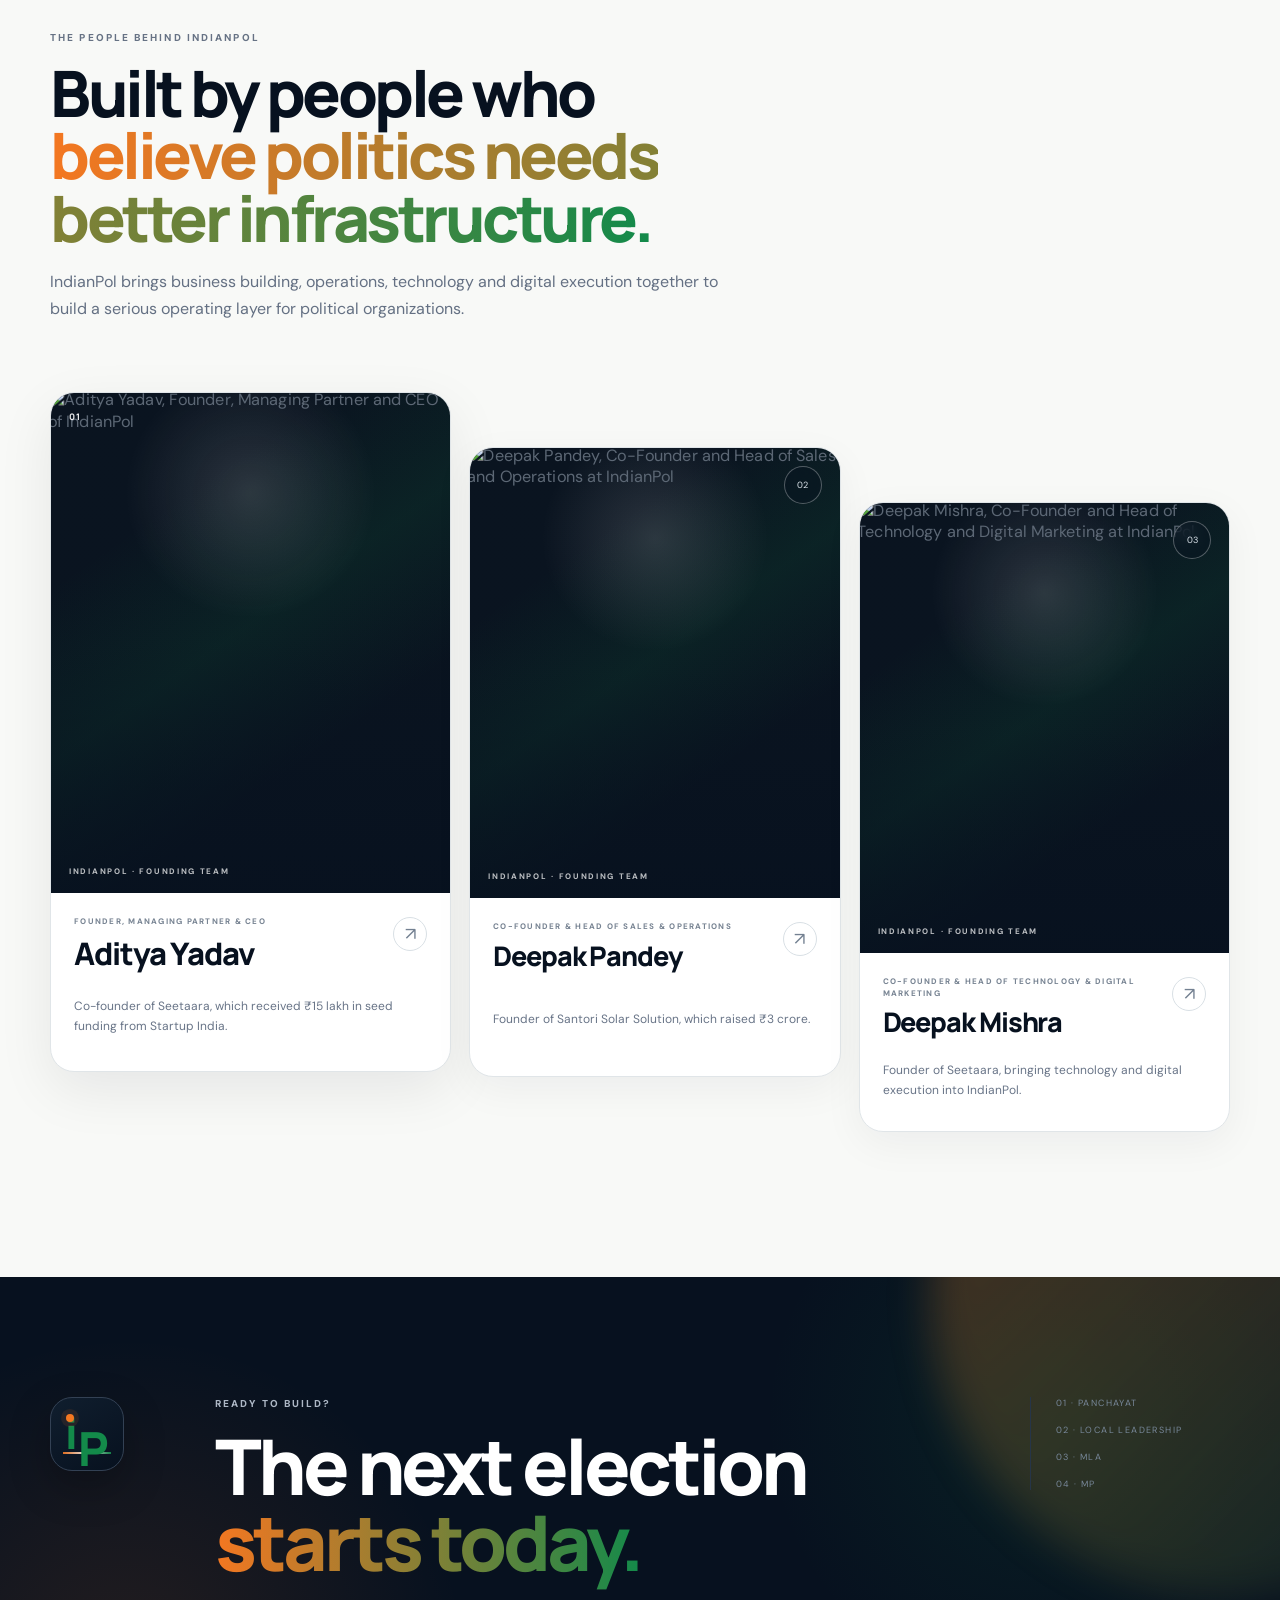
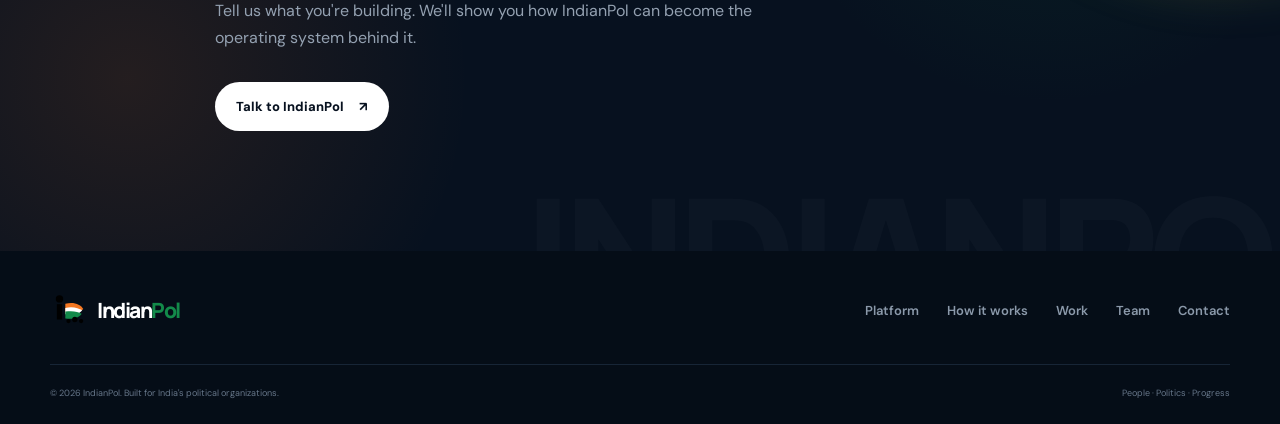
==== commit ee1b5506: "Add files via upload" ====
--- a/index.html
+++ b/index.html
@@ -57,7 +57,7 @@
             <a class="btn btn-primary" href="#contact">Build my campaign <span>↗</span></a>
             <a class="btn btn-ghost" href="#platform">Explore the platform <span>↓</span></a>
           </div>
-          <div class="hero-note"><span>01</span><div><strong>Build.</strong> Organize your people, presence and plan before the campaign begins.</div></div>
+          <div class="hero-note"><span>01</span><div><strong>Build before the campaign begins.</strong> Organize your people, presence and plan in one operating system.</div></div>
         </div>
         <div class="hero-visual reveal delay-1">
           <div class="dashboard-shell">
@@ -65,8 +65,8 @@
             <div class="dash-title"><div><small>CAMPAIGN OVERVIEW</small><h3>Campaign Command</h3></div><div class="dash-date">13 Sep 2026</div></div>
             <div class="score-row">
               <div class="score-card score-main"><div class="score-ring"><span>72</span><small>/100</small></div><div><small>CAMPAIGN READINESS</small><strong>Healthy momentum</strong><p>+8 this week</p></div></div>
-              <div class="mini-stat"><small>TEAM</small><strong>148</strong><span>12 active areas</span></div>
-              <div class="mini-stat"><small>TASKS</small><strong>86%</strong><span>on track</span></div>
+              <div class="mini-stat"><small>TEAM</small><strong data-count="148">148</strong><span>12 active areas</span></div>
+              <div class="mini-stat"><small>TASKS</small><strong data-count="86" data-suffix="%">86%</strong><span>on track</span></div>
             </div>
             <div class="dash-grid">
               <div class="panel chart-panel"><div class="panel-head"><strong>Organization health</strong><span>30 days⌄</span></div><div class="chart"><i></i><i></i><i></i><i></i><i></i><i></i><i></i><svg viewBox="0 0 460 150" preserveAspectRatio="none"><path d="M0 126 C45 116 58 105 91 111 S145 95 174 102 S222 67 255 82 S309 57 342 65 S390 31 460 18" fill="none" stroke="currentColor" stroke-width="4" stroke-linecap="round"/><path d="M0 126 C45 116 58 105 91 111 S145 95 174 102 S222 67 255 82 S309 57 342 65 S390 31 460 18 V150 H0Z" fill="currentColor" opacity=".06"/></svg></div><div class="chart-labels"><span>W1</span><span>W2</span><span>W3</span><span>W4</span></div></div>
@@ -76,7 +76,7 @@
           </div>
         </div>
       </div>
-      <div class="trust-strip"><div class="container"><span>DESIGNED FOR THE FULL POLITICAL JOURNEY</span><b>PANCHAYAT</b><i>→</i><b>LOCAL LEADERSHIP</b><i>→</i><b>MLA</b><i>→</i><b>MP</b><i>→</i><b>BEYOND</b></div></div>
+      <div class="trust-strip"><div class="container"><span>DESIGNED FOR THE FULL POLITICAL JOURNEY</span><div class="trust-track"><b>PANCHAYAT</b><i>→</i><b>LOCAL LEADERSHIP</b><i>→</i><b>MLA</b><i>→</i><b>MP</b><i>→</i><b>BEYOND</b></div></div></div>
     </section>
 
     <section class="manifesto section" id="platform">
@@ -128,17 +128,26 @@
 
     <section class="team section" id="team">
       <div class="container">
-        <div class="section-intro reveal"><div class="eyebrow">THE PEOPLE BEHIND INDIANPOL</div><h2>Built by people who<br><span>understand the work.</span></h2><p>Three founder profiles are reserved here for your real photos, names, roles and biographies. No fabricated credentials — we will add your actual story when you provide it.</p></div>
+        <div class="section-intro reveal"><div class="eyebrow">THE PEOPLE BEHIND INDIANPOL</div><h2>Built by people who<br><span>believe politics needs better infrastructure.</span></h2><p>IndianPol brings business building, operations, technology and digital execution together to build a serious operating layer for political organizations.</p></div>
         <div class="founders-grid">
-          <article class="founder reveal"><div class="founder-photo"><span>FOUNDER 01</span><small>PHOTO</small></div><div class="founder-info"><div><small>CO-FOUNDER</small><h3>Founder Name</h3></div><span>↗</span><p>Founder bio, experience and the reason they are building IndianPol.</p></div></article>
-          <article class="founder reveal delay-1"><div class="founder-photo"><span>FOUNDER 02</span><small>PHOTO</small></div><div class="founder-info"><div><small>CO-FOUNDER</small><h3>Founder Name</h3></div><span>↗</span><p>Founder bio, experience and the reason they are building IndianPol.</p></div></article>
-          <article class="founder reveal delay-2"><div class="founder-photo"><span>FOUNDER 03</span><small>PHOTO</small></div><div class="founder-info"><div><small>CO-FOUNDER</small><h3>Founder Name</h3></div><span>↗</span><p>Founder bio, experience and the reason they are building IndianPol.</p></div></article>
+          <article class="founder founder-feature reveal">
+            <div class="founder-photo founder-photo-aditya"><img src="assets/founders/aditya-yadav.jpeg" alt="Aditya Yadav, Founder, Managing Partner and CEO of IndianPol" loading="lazy"><div class="founder-photo-shade"></div><div class="founder-index">01</div><div class="founder-photo-label">INDIANPOL · FOUNDING TEAM</div></div>
+            <div class="founder-info"><div><small>FOUNDER, MANAGING PARTNER &amp; CEO</small><h3>Aditya Yadav</h3></div><span class="founder-arrow">↗</span><p>Co-founder of Seetaara, which received ₹15 lakh in seed funding from Startup India.</p></div>
+          </article>
+          <article class="founder reveal delay-1">
+            <div class="founder-photo founder-photo-deepak"><img src="assets/founders/deepak-pandey.jpeg" alt="Deepak Pandey, Co-Founder and Head of Sales and Operations at IndianPol" loading="lazy"><div class="founder-photo-shade"></div><div class="founder-index">02</div><div class="founder-photo-label">INDIANPOL · FOUNDING TEAM</div></div>
+            <div class="founder-info"><div><small>CO-FOUNDER &amp; HEAD OF SALES &amp; OPERATIONS</small><h3>Deepak Pandey</h3></div><span class="founder-arrow">↗</span><p>Founder of Santori Solar Solution, which raised ₹3 crore.</p></div>
+          </article>
+          <article class="founder reveal delay-2">
+            <div class="founder-photo founder-photo-mishra"><img src="assets/founders/deepak-mishra.jpeg" alt="Deepak Mishra, Co-Founder and Head of Technology and Digital Marketing at IndianPol" loading="lazy"><div class="founder-photo-shade"></div><div class="founder-index">03</div><div class="founder-photo-label">INDIANPOL · FOUNDING TEAM</div></div>
+            <div class="founder-info"><div><small>CO-FOUNDER &amp; HEAD OF TECHNOLOGY &amp; DIGITAL MARKETING</small><h3>Deepak Mishra</h3></div><span class="founder-arrow">↗</span><p>Founder of Seetaara, bringing technology and digital execution into IndianPol.</p></div>
+          </article>
         </div>
       </div>
     </section>
 
     <section class="cta" id="contact">
-      <div class="container cta-inner"><div class="cta-mark">i<span>P</span></div><div><div class="eyebrow light">READY TO BUILD?</div><h2>The next election<br><em>starts today.</em></h2><p>Tell us what you're building. We'll show you how IndianPol can become the operating system behind it.</p><a class="btn btn-light" href="mailto:hello@indianpol.com">Talk to IndianPol <span>↗</span></a></div><div class="cta-side"><span>PANCHAYAT</span><span>LOCAL LEADERSHIP</span><span>MLA</span><span>MP</span></div></div>
+      <div class="container cta-inner"><div class="cta-mark" aria-label="IndianPol monogram"><span class="mono-i">i</span><span class="mono-p">P</span><i></i></div><div><div class="eyebrow light">READY TO BUILD?</div><h2>The next election<br><em>starts today.</em></h2><p>Tell us what you're building. We'll show you how IndianPol can become the operating system behind it.</p><a class="btn btn-light" href="mailto:hello@indianpol.com">Talk to IndianPol <span>↗</span></a></div><div class="cta-side"><span>01 · PANCHAYAT</span><span>02 · LOCAL LEADERSHIP</span><span>03 · MLA</span><span>04 · MP</span></div></div>
     </section>
   </main>
 
--- a/styles.css
+++ b/styles.css
@@ -2,3 +2,70 @@
 *{box-sizing:border-box}html{scroll-behavior:smooth}body{margin:0;font-family:'DM Sans',sans-serif;color:var(--ink);background:var(--paper);overflow-x:hidden}.site-noise{position:fixed;inset:0;pointer-events:none;opacity:.025;z-index:20;background-image:url("data:image/svg+xml,%3Csvg viewBox='0 0 160 160' xmlns='http://www.w3.org/2000/svg'%3E%3Cfilter id='n'%3E%3CfeTurbulence type='fractalNoise' baseFrequency='.9' numOctaves='3' stitchTiles='stitch'/%3E%3C/filter%3E%3Crect width='100%25' height='100%25' filter='url(%23n)' opacity='.6'/%3E%3C/svg%3E")}.container{width:min(1180px,calc(100% - 48px));margin:auto}.nav-wrap{position:sticky;top:0;z-index:30;background:rgba(247,248,246,.82);backdrop-filter:blur(18px);border-bottom:1px solid rgba(7,17,31,.08)}.nav{height:78px;display:flex;align-items:center;justify-content:space-between}.brand{display:flex;align-items:center;gap:10px;text-decoration:none;color:var(--ink)}.brand-mark{width:35px;height:35px;display:grid;place-items:center}.brand-mark svg{width:100%;height:100%;color:var(--ink)}.brand-word{font:800 22px 'Manrope',sans-serif;letter-spacing:-1.3px}.brand-word b{font-weight:800;color:var(--green)}.nav-links{display:flex;gap:32px;margin-left:auto;margin-right:38px}.nav-links a,.footer-links a{font-size:13px;font-weight:600;color:#445064;text-decoration:none}.nav-links a:hover,.footer-links a:hover{color:var(--ink)}.nav-cta{font-size:13px;font-weight:700;color:var(--white);background:var(--ink);padding:13px 18px;border-radius:100px;text-decoration:none}.nav-cta span{color:#aeb7c4;margin-left:8px}.menu-btn,.mobile-menu{display:none}.hero{position:relative;overflow:hidden;padding:110px 0 0;background:linear-gradient(180deg,#fbfcfa 0%,#f1f3f0 100%)}.hero-grid{display:grid;grid-template-columns:.88fr 1.12fr;gap:60px;align-items:center;min-height:630px}.hero-glow{position:absolute;border-radius:50%;filter:blur(70px);opacity:.18}.glow-one{width:350px;height:350px;background:#f47721;left:-170px;top:140px}.glow-two{width:300px;height:300px;background:#138a4a;right:-150px;top:40px}.eyebrow{font-size:10px;letter-spacing:2.1px;font-weight:800;color:#667284}.eyebrow.light{color:#aeb8c6}.pulse{display:inline-block;width:7px;height:7px;border-radius:50%;background:var(--green);box-shadow:0 0 0 5px rgba(19,138,74,.1);margin-right:9px}.hero h1,.section h2,.cta h2{font:800 clamp(52px,6vw,82px)/.98 'Manrope',sans-serif;letter-spacing:-4px;margin:23px 0 25px}.hero h1 em,.section h2 span,.cta h2 em{font-style:normal;background:linear-gradient(90deg,var(--saffron),var(--green));-webkit-background-clip:text;color:transparent}.hero-lead{font-size:18px;line-height:1.7;color:#536073;max-width:540px}.hero-actions{display:flex;gap:12px;margin:34px 0}.btn{display:inline-flex;align-items:center;gap:15px;padding:16px 21px;border-radius:100px;text-decoration:none;font-size:13px;font-weight:800}.btn-primary{background:var(--ink);color:white;box-shadow:0 12px 25px rgba(7,17,31,.16)}.btn-primary span{color:#aab5c2}.btn-ghost{color:var(--ink);border:1px solid #d6dce2;background:rgba(255,255,255,.5)}.hero-note{display:flex;gap:16px;border-top:1px solid #dfe3e5;padding-top:18px;font-size:12px;line-height:1.6;color:#667284;max-width:500px}.hero-note>span{font-weight:800;color:var(--saffron)}.hero-note strong{color:var(--ink)}.dashboard-shell{background:#fff;border:1px solid #dbe1e7;border-radius:26px;box-shadow:var(--shadow);padding:19px;transform:perspective(1200px) rotateY(-4deg) rotateX(2deg)}.dash-top,.dash-title,.panel-head,.chart-labels,.dash-bottom,.intel-top,.intel-score,.work-meta,.founder-info{display:flex;justify-content:space-between;align-items:center}.dash-brand{font:800 13px 'Manrope'}.dash-brand span{font:500 10px 'DM Sans';color:#8994a2;margin-left:8px}.dash-live{font-size:9px;color:#667284}.dash-live i,.dash-bottom i{display:inline-block;width:6px;height:6px;border-radius:50%;background:var(--green);margin-right:6px}.dash-title{margin:30px 0 16px}.dash-title small,.panel-head span,.score-card small,.mini-stat small{font-size:8px;letter-spacing:1.2px;font-weight:800;color:#8791a0}.dash-title h3{font:800 22px 'Manrope';margin:5px 0}.dash-date{font-size:10px;color:#788495}.score-row{display:grid;grid-template-columns:2fr 1fr 1fr;gap:10px}.score-card,.mini-stat{border:1px solid #e2e6ea;border-radius:16px;padding:15px;background:#fbfcfb}.score-main{display:flex;align-items:center;gap:13px}.score-ring{width:58px;height:58px;border-radius:50%;display:grid;place-items:center;background:conic-gradient(var(--green) 0 72%,#e7ece8 72% 100%);position:relative;color:var(--ink)}.score-ring:before{content:'';position:absolute;inset:5px;border-radius:50%;background:#fff}.score-ring span,.score-ring small{position:relative;z-index:1}.score-ring span{font:800 16px 'Manrope'}.score-ring small{font-size:7px;color:#8b95a1}.score-card strong{display:block;font-size:12px;margin-top:5px}.score-card p{font-size:9px;color:var(--green);margin:3px 0 0}.mini-stat strong{display:block;font:800 24px 'Manrope';margin:6px 0 2px}.mini-stat span{font-size:9px;color:#8994a2}.dash-grid{display:grid;grid-template-columns:1.2fr .8fr;gap:10px;margin-top:10px}.panel{border:1px solid #e2e6ea;border-radius:16px;background:#fff;padding:15px}.panel-head strong{font-size:11px}.panel-head span{letter-spacing:0;font-size:9px;font-weight:600}.chart{height:140px;position:relative;margin-top:13px;overflow:hidden}.chart i{position:absolute;left:0;right:0;height:1px;background:#eef1f3}.chart i:nth-child(1){top:10%}.chart i:nth-child(2){top:30%}.chart i:nth-child(3){top:50%}.chart i:nth-child(4){top:70%}.chart i:nth-child(5){top:90%}.chart svg{position:absolute;inset:0;width:100%;height:100%;color:var(--green)}.chart-labels{font-size:8px;color:#a0a8b3}.action{display:flex;align-items:center;gap:9px;border-top:1px solid #edf0f2;padding:12px 0}.action:first-of-type{margin-top:8px}.action>b{font:800 9px 'Manrope';color:#a1aab6}.action div{flex:1}.action strong{display:block;font-size:10px}.action small{display:block;font-size:8px;color:#929ba7;margin-top:3px}.action>span{color:#a5adb7}.dash-bottom{padding:14px 2px 0;font-size:8px;color:#8993a1}.trust-strip{margin-top:70px;background:#07111f;color:#fff}.trust-strip .container{min-height:76px;display:flex;align-items:center;justify-content:space-between;gap:20px;font-size:9px;letter-spacing:1.5px}.trust-strip span{color:#778393}.trust-strip i{color:#3f4c5d;font-style:normal}.section{padding:130px 0}.section-intro{max-width:790px;margin-bottom:70px}.section-intro h2{font-size:58px;margin:18px 0}.section-intro p{font-size:17px;line-height:1.7;color:#647083;max-width:680px}.section-intro.split{display:grid;grid-template-columns:1fr .7fr;gap:70px;align-items:end;max-width:none}.section-intro.split p{margin:0}.stage-grid{display:grid;grid-template-columns:repeat(4,1fr);border-top:1px solid var(--line);border-left:1px solid var(--line)}.stage-card{padding:28px;border-right:1px solid var(--line);border-bottom:1px solid var(--line);min-height:350px;position:relative;background:rgba(255,255,255,.25);transition:.35s}.stage-card:hover,.stage-card.active{background:#fff;transform:translateY(-5px);box-shadow:0 20px 40px rgba(7,17,31,.06)}.stage-number{font-size:9px;letter-spacing:1.5px;color:#a1aab6}.stage-icon{font-size:34px;margin:45px 0 18px;color:var(--green)}.stage-card h3{font:800 25px 'Manrope';margin:0 0 10px}.stage-card p{font-size:13px;line-height:1.7;color:#687487;min-height:95px}.stage-card a{font-size:11px;font-weight:800;text-decoration:none;color:var(--ink)}.stage-card a span{color:var(--green);margin-left:6px}.section-dark{background:var(--navy);color:white;padding:130px 0}.feature-layout{display:grid;grid-template-columns:1fr .82fr;gap:100px;align-items:center}.feature-copy h2,.identity-copy h2{font:800 58px/.99 'Manrope';letter-spacing:-3px;margin:20px 0}.feature-copy h2 em,.identity-copy h2 em{font-style:normal;color:#c7d0db}.feature-copy>p,.identity-copy>p{font-size:16px;line-height:1.75;color:#9ba8b7;max-width:580px}.feature-list{margin-top:45px}.feature-list>div{display:grid;grid-template-columns:34px 1fr;column-gap:14px;padding:17px 0;border-top:1px solid #1c2a3a}.feature-list span{font-size:9px;color:#68798d;padding-top:3px}.feature-list strong{font:700 15px 'Manrope'}.feature-list p{grid-column:2;margin:7px 0 0;font-size:12px;line-height:1.6;color:#7f8d9e}.intelligence-card{border:1px solid #243448;border-radius:24px;background:linear-gradient(145deg,#0d1b2c,#091421);padding:26px;box-shadow:0 30px 80px rgba(0,0,0,.25)}.intel-top{font-size:8px;letter-spacing:1.5px;color:#7f8c9d}.intel-score{margin:38px 0 25px}.intel-score small{display:block;font-size:8px;letter-spacing:1.2px;color:#7f8c9d}.intel-score strong{display:block;font:800 44px 'Manrope';margin-top:6px}.intel-score strong span{font-size:14px;color:#718093}.score-badge{font-size:12px;color:#54c685}.score-badge small{display:block;margin-top:3px}.intel-divider{height:1px;background:#213144}.priority-title{font-size:10px;color:#8996a6;margin:22px 0 8px}.priority{display:flex;gap:11px;align-items:center;padding:14px 0;border-top:1px solid #1b2939}.p-num{font-size:9px;color:#647589}.priority div{flex:1}.priority strong{display:block;font-size:11px}.priority small{display:block;color:#758497;font-size:9px;margin-top:4px}.priority>b{font-size:8px;font-weight:600;padding:5px 7px;border:1px solid #2a3a4d;border-radius:100px;color:#aab6c4}.intel-ai{margin-top:18px;border:1px solid #2a3b4f;border-radius:15px;padding:12px;display:flex;gap:10px;align-items:center;background:#0a1624}.intel-ai>span:first-child{font-size:15px;color:#f3a05e}.intel-ai div{flex:1}.intel-ai small{font-size:7px;letter-spacing:1.2px;color:#77879a}.intel-ai p{font-size:10px;margin:5px 0 0;color:#c4cdd8}.intel-ai>span:last-child{color:#6c7d90}.timeline{max-width:850px;margin:0 auto;position:relative}.timeline-line{position:absolute;left:25px;top:0;bottom:0;width:1px;background:#dce2e6}.time-step{display:grid;grid-template-columns:52px 1fr;gap:30px;position:relative;padding:0 0 65px}.time-dot{width:50px;height:50px;border-radius:50%;border:1px solid #ccd4dc;background:var(--paper);display:grid;place-items:center;font:800 10px 'Manrope';z-index:1}.time-step small{font-size:8px;letter-spacing:1.5px;color:#8793a2;font-weight:800}.time-step h3{font:800 27px 'Manrope';margin:10px 0}.time-step p{font-size:13px;line-height:1.7;color:#697587;max-width:600px}.identity-grid{display:grid;grid-template-columns:.8fr 1fr;gap:110px;align-items:center}.identity-visual{display:flex;justify-content:center}.phone{width:310px;border:7px solid #1a2a3c;border-radius:40px;background:#f7f8f6;color:var(--ink);padding:17px;box-shadow:0 30px 80px rgba(0,0,0,.3)}.phone-top{display:flex;justify-content:space-between;font-size:8px;color:#738093}.phone-brand{font:800 14px 'Manrope';margin:25px 0 20px}.profile-head{display:flex;gap:12px;align-items:center}.avatar{width:54px;height:54px;border-radius:17px;background:#d9dee2;display:grid;place-items:center;text-align:center;font-size:7px;font-weight:800;color:#7c8794}.profile-head small{display:block;font-size:7px;letter-spacing:1px;color:#8994a1}.profile-head strong{display:block;font:800 14px 'Manrope';margin:4px 0}.profile-head span{display:block;font-size:8px;color:#75808d}.profile-score{margin:22px 0;padding:15px;border:1px solid #dfe4e8;border-radius:15px;background:#fff}.profile-score small{font-size:7px;letter-spacing:1px;color:#8a94a1}.profile-score strong{display:block;font:800 22px 'Manrope';margin:5px 0 8px}.bar{height:5px;background:#e5e9eb;border-radius:20px;overflow:hidden}.bar i{display:block;width:84%;height:100%;background:linear-gradient(90deg,var(--saffron),var(--green))}.profile-item{display:flex;justify-content:space-between;padding:13px 2px;border-bottom:1px solid #e7eaec;font-size:9px}.profile-item b{color:var(--green)}.identity-points{margin-top:35px;display:grid;grid-template-columns:35px 1fr;column-gap:15px}.identity-points>span{font-size:9px;color:#687a8d;padding-top:3px}.identity-points strong{font-size:13px}.identity-points p{font-size:11px;line-height:1.6;color:#8290a0;margin:6px 0 18px}.work-grid{display:grid;grid-template-columns:1.25fr .75fr;gap:18px}.work-card{background:#fff;border:1px solid #dde2e6;border-radius:22px;overflow:hidden;box-shadow:0 15px 45px rgba(7,17,31,.05)}.work-large{grid-row:span 2}.work-placeholder{min-height:350px;background:linear-gradient(145deg,#101c2b,#243b4d);color:#fff;padding:30px;display:flex;flex-direction:column;justify-content:flex-end;position:relative;overflow:hidden}.work-placeholder:after{content:'';position:absolute;width:260px;height:260px;border-radius:50%;background:linear-gradient(135deg,rgba(244,119,33,.8),rgba(19,138,74,.7));right:-100px;top:-90px;filter:blur(5px)}.work-placeholder.alt{min-height:250px;background:linear-gradient(145deg,#f0f2ef,#dce3df);color:var(--ink)}.work-placeholder.alt2{min-height:250px;background:linear-gradient(145deg,#e9eef3,#cbd5de);color:var(--ink)}.work-placeholder span{font-size:9px;letter-spacing:2px;opacity:.7;position:relative;z-index:1}.work-placeholder strong{font:800 31px/1.05 'Manrope';margin-top:10px;position:relative;z-index:1}.work-placeholder small{font-size:8px;letter-spacing:1.5px;margin-top:18px;position:relative;z-index:1;opacity:.65}.work-meta{padding:18px 20px}.work-meta small,.founder-info small{font-size:8px;letter-spacing:1.3px;color:#8993a0;font-weight:800}.work-meta h3{font:800 16px 'Manrope';margin:6px 0 0}.work-meta>span,.founder-info>span{font-size:18px;color:#738091}.founders-grid{display:grid;grid-template-columns:repeat(3,1fr);gap:18px}.founder{background:#fff;border:1px solid #dde2e6;border-radius:22px;overflow:hidden}.founder-photo{height:370px;background:linear-gradient(145deg,#dfe5e9,#b7c2cc);display:flex;flex-direction:column;align-items:center;justify-content:center;color:#5f6b79}.founder-photo span{font:800 12px 'Manrope';letter-spacing:1.5px}.founder-photo small{font-size:8px;letter-spacing:1.5px;margin-top:7px}.founder-info{padding:20px;align-items:flex-start}.founder-info h3{font:800 19px 'Manrope';margin:5px 0}.founder-info p{font-size:11px;line-height:1.6;color:#6e7a89;margin:13px 0 0}.cta{background:var(--navy);color:#fff;padding:120px 0;position:relative;overflow:hidden}.cta:before{content:'';position:absolute;width:600px;height:600px;border-radius:50%;background:linear-gradient(135deg,rgba(244,119,33,.3),rgba(19,138,74,.15));right:-250px;top:-280px;filter:blur(20px)}.cta-inner{display:grid;grid-template-columns:110px 1fr 200px;gap:55px;align-items:start;position:relative}.cta-mark{width:80px;height:80px;border:1px solid #334154;border-radius:25px;display:grid;place-items:center;font:800 44px 'Manrope'}.cta-mark span{color:var(--green)}.cta h2{font-size:67px;margin:18px 0}.cta p{color:#94a1b1;line-height:1.7;max-width:580px}.btn-light{background:#fff;color:var(--ink);margin-top:15px}.cta-side{border-left:1px solid #263548;padding-left:25px;display:flex;flex-direction:column;gap:15px;color:#78889a;font-size:9px;letter-spacing:1.4px}.footer{background:#050d17;color:#8b99aa;padding:40px 0 25px}.footer-top{display:flex;justify-content:space-between;align-items:center;padding-bottom:35px;border-bottom:1px solid #172536}.footer .brand{color:#fff}.footer .brand-mark svg{color:#fff}.footer-links{display:flex;gap:28px}.footer-links a{color:#8b99aa}.footer-bottom{display:flex;justify-content:space-between;font-size:9px;padding-top:22px;color:#667689}.reveal{opacity:0;transform:translateY(18px);transition:opacity .7s ease,transform .7s ease}.reveal.is-visible{opacity:1;transform:none}.delay-1{transition-delay:.08s}.delay-2{transition-delay:.16s}.delay-3{transition-delay:.24s}
 @media(max-width:900px){.container{width:min(100% - 32px,680px)}.nav-links,.nav-cta{display:none}.menu-btn{display:flex;border:0;background:none;flex-direction:column;gap:6px;padding:8px}.menu-btn span{width:23px;height:2px;background:var(--ink)}.mobile-menu{position:absolute;top:78px;left:0;right:0;background:#f7f8f6;border-bottom:1px solid #dde2e6;padding:20px 24px;display:none;flex-direction:column;gap:18px}.mobile-menu.open{display:flex}.mobile-menu a{color:var(--ink);text-decoration:none;font-weight:700;font-size:14px}.hero{padding-top:70px}.hero-grid,.feature-layout,.identity-grid{grid-template-columns:1fr;gap:60px}.hero-grid{min-height:auto}.dashboard-shell{transform:none}.trust-strip .container{overflow:hidden;white-space:nowrap}.section{padding:90px 0}.section-intro h2,.feature-copy h2,.identity-copy h2{font-size:46px;letter-spacing:-2.5px}.stage-grid{grid-template-columns:1fr 1fr}.stage-card{min-height:300px}.section-intro.split{grid-template-columns:1fr;gap:10px}.work-grid{grid-template-columns:1fr}.work-large{grid-row:auto}.founders-grid{grid-template-columns:1fr}.founder-photo{height:430px}.cta-inner{grid-template-columns:1fr;gap:30px}.cta-side{display:grid;grid-template-columns:1fr 1fr;border-left:0;border-top:1px solid #263548;padding:20px 0 0}.footer-top,.footer-bottom{flex-direction:column;align-items:flex-start;gap:25px}.footer-links{flex-wrap:wrap}.score-row{grid-template-columns:1fr 1fr}.score-main{grid-column:1/-1}}
 @media(max-width:560px){.container{width:calc(100% - 28px)}.nav{height:70px}.brand-word{font-size:19px}.brand-mark{width:31px}.hero h1{font-size:49px;letter-spacing:-3px}.hero-lead{font-size:16px}.hero-actions{flex-direction:column;align-items:flex-start}.dashboard-shell{padding:11px;border-radius:20px}.dash-grid{grid-template-columns:1fr}.dash-bottom span:not(:first-child){display:none}.trust-strip .container{gap:12px;font-size:8px}.trust-strip i,.trust-strip b:nth-of-type(n+3){display:none}.section-intro h2,.feature-copy h2,.identity-copy h2{font-size:39px}.stage-grid{grid-template-columns:1fr}.stage-card{min-height:0}.stage-card p{min-height:0}.section-dark{padding:90px 0}.feature-layout{gap:45px}.phone{width:280px}.work-placeholder{min-height:280px}.work-placeholder strong{font-size:26px}.cta{padding:90px 0}.cta h2{font-size:50px;letter-spacing:-3px}.footer-links{gap:16px}}
+
+/* =========================================================
+   INDIANPOL 2.0 — PREMIUM POLISH / RESPONSIVE OVERRIDES
+   ========================================================= */
+:root{--orange-soft:#ff9b4a;--green-bright:#23a95e;--blue-glow:#4f86ff;--glass:rgba(255,255,255,.07)}
+body{background:#f8f9f7}
+body:before{content:'';position:fixed;inset:0;pointer-events:none;z-index:19;background:radial-gradient(circle at 10% 20%,rgba(244,119,33,.025),transparent 28%),radial-gradient(circle at 90% 40%,rgba(19,138,74,.025),transparent 30%)}
+.nav-wrap{transition:background .35s ease,box-shadow .35s ease,border-color .35s ease}.nav-wrap.scrolled{background:rgba(248,249,247,.94);box-shadow:0 10px 35px rgba(7,17,31,.07);border-color:rgba(7,17,31,.12)}
+.nav{height:82px}.brand{gap:9px}.brand-mark{width:38px;height:38px;flex:0 0 38px}.brand-mark svg{display:block}.brand-word{font-size:23px;letter-spacing:-1.45px}
+.nav-links a{position:relative;padding:8px 0}.nav-links a:after{content:'';position:absolute;left:0;right:100%;bottom:0;height:1px;background:linear-gradient(90deg,var(--saffron),var(--green));transition:right .25s ease}.nav-links a:hover:after{right:0}.nav-cta{transition:transform .25s ease,box-shadow .25s ease}.nav-cta:hover{transform:translateY(-2px);box-shadow:0 10px 24px rgba(7,17,31,.18)}
+.hero{padding-top:88px;background:radial-gradient(circle at 82% 22%,rgba(19,138,74,.10),transparent 24%),radial-gradient(circle at 10% 35%,rgba(244,119,33,.08),transparent 22%),linear-gradient(180deg,#fbfcfa 0%,#eef2ef 100%)}
+.hero:after{content:'';position:absolute;left:0;right:0;bottom:76px;height:1px;background:linear-gradient(90deg,transparent,rgba(7,17,31,.12),transparent)}
+.hero-grid{min-height:650px;gap:76px}.hero-copy{position:relative;z-index:2}.eyebrow{display:flex;align-items:center;gap:4px}.hero h1{font-size:clamp(54px,6.2vw,88px);line-height:.94;letter-spacing:-5px;text-wrap:balance}.hero-lead{font-size:18px;max-width:570px;color:#526073}.hero-actions .btn{transition:transform .25s ease,box-shadow .25s ease,border-color .25s ease}.hero-actions .btn:hover{transform:translateY(-3px)}.btn-primary:hover{box-shadow:0 18px 34px rgba(7,17,31,.22)}.btn-ghost:hover{border-color:#aeb8c4;background:#fff}.hero-note{max-width:550px}.hero-note>span{font-size:10px;letter-spacing:1px}
+.dashboard-shell{position:relative;overflow:hidden;animation:dashboardFloat 7s ease-in-out infinite;box-shadow:0 35px 90px rgba(7,17,31,.16),0 0 0 1px rgba(255,255,255,.7) inset}.dashboard-shell:before{content:'';position:absolute;width:230px;height:230px;right:-120px;top:-120px;border-radius:50%;background:radial-gradient(circle,rgba(19,138,74,.18),transparent 65%);pointer-events:none}.dashboard-shell:after{content:'';position:absolute;left:10%;right:10%;top:0;height:1px;background:linear-gradient(90deg,transparent,rgba(255,255,255,.9),transparent);opacity:.9}
+@keyframes dashboardFloat{0%,100%{transform:perspective(1200px) rotateY(-4deg) rotateX(2deg) translateY(0)}50%{transform:perspective(1200px) rotateY(-4deg) rotateX(2deg) translateY(-8px)}}
+.score-ring{animation:scorePulse 3.5s ease-in-out infinite}.score-ring:after{content:'';position:absolute;inset:-4px;border-radius:50%;border:1px solid rgba(19,138,74,.15);animation:ringPulse 2.8s ease-out infinite}@keyframes scorePulse{50%{transform:scale(1.035)}}@keyframes ringPulse{0%{opacity:.7;transform:scale(.95)}100%{opacity:0;transform:scale(1.2)}}
+.trust-strip{margin-top:60px;position:relative;z-index:2}.trust-strip .container{min-height:82px}.trust-track{display:flex;align-items:center;justify-content:space-between;gap:24px;flex:1}.trust-track b{font-size:9px;letter-spacing:1.8px;white-space:nowrap}.trust-track i{font-style:normal;color:#516174}
+.section{padding:145px 0}.section-intro h2{font-size:clamp(44px,5vw,64px);line-height:.98;letter-spacing:-3.5px;text-wrap:balance}.section-intro p{font-size:16px}.stage-grid{box-shadow:0 25px 80px rgba(7,17,31,.04)}.stage-card{overflow:hidden}.stage-card:before{content:'';position:absolute;left:0;top:0;width:0;height:2px;background:linear-gradient(90deg,var(--saffron),var(--green));transition:width .4s ease}.stage-card:hover:before,.stage-card.active:before{width:100%}.stage-icon{font-size:31px;transition:transform .4s ease}.stage-card:hover .stage-icon{transform:translateY(-4px) rotate(6deg)}
+.section-dark{position:relative;overflow:hidden}.section-dark:before{content:'';position:absolute;width:520px;height:520px;right:-250px;top:-160px;border-radius:50%;background:radial-gradient(circle,rgba(19,138,74,.14),transparent 67%);pointer-events:none}.section-dark:after{content:'';position:absolute;inset:0;pointer-events:none;opacity:.18;background-image:linear-gradient(rgba(255,255,255,.035) 1px,transparent 1px),linear-gradient(90deg,rgba(255,255,255,.035) 1px,transparent 1px);background-size:72px 72px;mask-image:linear-gradient(to bottom,transparent,black 15%,black 85%,transparent)}.feature-layout,.identity-grid,.container{position:relative;z-index:1}.feature-copy h2,.identity-copy h2{font-size:clamp(44px,5vw,64px)}.feature-list>div{transition:padding-left .3s ease,background .3s ease}.feature-list>div:hover{padding-left:10px;background:linear-gradient(90deg,rgba(255,255,255,.025),transparent)}
+.intelligence-card{position:relative;overflow:hidden;transition:transform .4s ease,box-shadow .4s ease}.intelligence-card:hover{transform:translateY(-7px);box-shadow:0 40px 100px rgba(0,0,0,.34)}.intelligence-card:after{content:'';position:absolute;inset:auto -20% -35% 35%;height:200px;background:radial-gradient(circle,rgba(35,169,94,.12),transparent 70%);pointer-events:none}.priority{transition:background .25s ease,padding-left .25s ease}.priority:hover{background:rgba(255,255,255,.025);padding-left:8px}.intel-ai{transition:border-color .3s ease,background .3s ease}.intel-ai:hover{border-color:#31506a;background:#0d1d2d}
+.timeline-line{background:linear-gradient(#d9e0e5,#b8c3ce,#d9e0e5)}.time-dot{transition:all .3s ease;box-shadow:0 0 0 0 rgba(19,138,74,.15)}.time-step:hover .time-dot{border-color:var(--green);color:var(--green);box-shadow:0 0 0 8px rgba(19,138,74,.08)}
+.phone{position:relative;transition:transform .5s cubic-bezier(.2,.8,.2,1),box-shadow .5s ease}.phone:before{content:'';position:absolute;left:50%;top:-7px;transform:translateX(-50%);width:90px;height:6px;background:#1a2a3c;border-radius:0 0 10px 10px}.identity-visual:hover .phone{transform:translateY(-8px) rotate(-1.5deg);box-shadow:0 40px 90px rgba(0,0,0,.38)}
+.work-card,.founder{transition:transform .45s cubic-bezier(.2,.8,.2,1),box-shadow .45s ease,border-color .3s ease}.work-card:hover,.founder:hover{transform:translateY(-8px);box-shadow:0 30px 70px rgba(7,17,31,.12);border-color:#cbd3db}.work-placeholder{transition:transform .6s ease}.work-card:hover .work-placeholder{transform:scale(1.025)}.work-placeholder:after{animation:orbFloat 8s ease-in-out infinite}@keyframes orbFloat{50%{transform:translate(-18px,18px) scale(1.08)}}
+/* Founder section is intentionally photo-ready: replace each portrait-placeholder with a real image later. */
+.founders-grid{align-items:stretch}.founder{background:linear-gradient(180deg,#fff,#f8faf9);position:relative}.founder-photo{height:390px;position:relative;overflow:hidden;background:radial-gradient(circle at 50% 35%,#3c4c5d 0,#1b2938 22%,#0b1521 62%,#07111f 100%)}.founder-photo:before{content:'';position:absolute;inset:0;background:radial-gradient(circle at 50% 20%,rgba(255,255,255,.14),transparent 28%),linear-gradient(145deg,transparent 25%,rgba(19,138,74,.13),transparent 70%)}.founder-photo-aditya{background:radial-gradient(circle at 60% 35%,#536779 0,#1d2b3a 28%,#08131f 68%)}.founder-photo-deepak{background:radial-gradient(circle at 40% 35%,#566372 0,#202b38 27%,#091521 70%)}.founder-photo-mishra{background:radial-gradient(circle at 58% 32%,#53616c 0,#1e2b36 28%,#08131e 70%)}.portrait-placeholder{position:absolute;inset:0;display:flex;flex-direction:column;align-items:center;justify-content:center;color:#fff}.portrait-placeholder span{font:800 76px/1 'Manrope';letter-spacing:-5px;color:rgba(255,255,255,.92);text-shadow:0 15px 35px rgba(0,0,0,.35)}.portrait-placeholder small{font-size:8px;letter-spacing:2px;color:#aab7c4;margin-top:12px}.founder-index{position:absolute;top:18px;left:18px;width:38px;height:38px;border:1px solid rgba(255,255,255,.2);border-radius:50%;display:grid;place-items:center;color:#dbe3ea;font-size:9px;background:rgba(7,17,31,.28);backdrop-filter:blur(8px)}.founder-info{position:relative;min-height:165px;align-items:flex-start}.founder-info small{display:block;max-width:250px;line-height:1.45}.founder-info h3{font-size:24px;letter-spacing:-.7px;text-transform:uppercase}.founder-info p{font-size:12px;line-height:1.65;max-width:330px}.founder-arrow{width:34px;height:34px;border:1px solid #d9e0e5;border-radius:50%;display:grid;place-items:center;transition:transform .3s ease,background .3s ease,color .3s ease}.founder:hover .founder-arrow{transform:translate(3px,-3px);background:var(--ink);color:#fff}.founder-feature{transform-origin:center}.founder-feature:hover{transform:translateY(-10px) scale(1.01)}
+.cta{background:radial-gradient(circle at 82% 25%,rgba(19,138,74,.12),transparent 25%),radial-gradient(circle at 10% 70%,rgba(244,119,33,.12),transparent 28%),#07111f}.cta:after{content:'INDIANPOL';position:absolute;right:-70px;bottom:-90px;font:800 170px/1 'Manrope';letter-spacing:-10px;color:rgba(255,255,255,.025);pointer-events:none}.cta-mark{width:82px;height:82px;border:1px solid #334154;border-radius:24px;display:flex;align-items:flex-end;justify-content:center;gap:0;position:relative;overflow:hidden;background:linear-gradient(145deg,#101e2e,#07111f);box-shadow:0 15px 40px rgba(0,0,0,.25)}.mono-i{font:800 43px/1 'Manrope';color:#fff;position:relative;top:-16px}.mono-p{font:800 47px/1 'Manrope';color:var(--green);position:relative;bottom:-2px}.cta-mark:before{content:'';position:absolute;left:14px;right:14px;bottom:18px;height:2px;background:linear-gradient(90deg,var(--saffron),#fff,var(--green));opacity:.9}.cta-mark i{position:absolute;width:8px;height:8px;border-radius:50%;background:var(--saffron);left:15px;top:16px;box-shadow:0 0 0 5px rgba(244,119,33,.1)}.cta h2{font-size:clamp(54px,6vw,78px)}.cta-side span{transition:color .25s ease}.cta-side span:hover{color:#fff}
+.footer{position:relative}.footer .brand-mark{width:36px}.footer .brand-word{font-size:21px}
+/* More cinematic reveal than the original simple fade */
+.reveal{opacity:0;transform:translateY(28px) scale(.985);filter:blur(3px);transition:opacity .8s cubic-bezier(.2,.8,.2,1),transform .8s cubic-bezier(.2,.8,.2,1),filter .8s ease}.reveal.is-visible{opacity:1;transform:none;filter:none}
+@keyframes marquee{to{transform:translateX(-50%)}}
+@media(min-width:901px){.hero-visual{perspective:1200px}.stage-grid .stage-card:nth-child(2){margin-top:18px}.stage-grid .stage-card:nth-child(3){margin-top:36px}.stage-grid .stage-card:nth-child(4){margin-top:54px}.founder:nth-child(2){margin-top:34px}.founder:nth-child(3){margin-top:68px}}
+@media(max-width:900px){.container{width:min(calc(100% - 32px),700px)}.hero{padding-top:58px}.hero-grid{gap:48px}.dashboard-shell{animation:none}.trust-strip .container{overflow:hidden;display:block;padding:20px 0}.trust-track{overflow-x:auto;justify-content:flex-start;scrollbar-width:none;padding-top:13px}.trust-track::-webkit-scrollbar{display:none}.trust-track b{flex:0 0 auto}.section{padding:100px 0}.stage-grid{grid-template-columns:1fr 1fr}.stage-grid .stage-card{margin-top:0!important}.founders-grid{gap:22px}.founder:nth-child(2),.founder:nth-child(3){margin-top:0}.founder-photo{height:410px}.feature-layout{gap:60px}}
+@media(max-width:560px){html,body{width:100%;max-width:100%;overflow-x:hidden}.container{width:calc(100% - 28px);max-width:100%}.nav{height:70px}.brand-mark{width:30px;height:30px;flex-basis:30px}.brand-word{font-size:19px}.hero{padding-top:48px}.hero-grid{gap:38px}.hero h1{font-size:clamp(45px,14vw,56px);letter-spacing:-3.2px;line-height:.96}.hero-lead{font-size:16px;line-height:1.65}.hero-actions{margin:27px 0;gap:10px}.hero-actions .btn{width:100%;justify-content:space-between;padding:16px 18px}.hero-note{font-size:11px}.dashboard-shell{padding:10px;border-radius:20px}.dash-title{margin:22px 0 13px}.dash-title h3{font-size:18px}.dash-date{display:none}.score-row{grid-template-columns:1fr 1fr}.score-main{grid-column:1/-1}.score-ring{width:54px;height:54px}.mini-stat strong{font-size:21px}.chart{height:120px}.trust-strip{margin-top:38px}.trust-strip .container{min-height:auto}.trust-track{gap:14px}.trust-track b{font-size:8px}.section{padding:82px 0}.section-intro{margin-bottom:48px}.section-intro h2,.feature-copy h2,.identity-copy h2{font-size:clamp(36px,11vw,46px);letter-spacing:-2.2px}.section-intro p{font-size:15px}.stage-grid{grid-template-columns:1fr}.stage-card{padding:24px;min-height:auto}.stage-icon{margin:30px 0 14px}.section-dark{padding:82px 0}.feature-list{margin-top:32px}.feature-copy h2{font-size:39px}.intelligence-card{padding:20px}.intel-score strong{font-size:38px}.time-step{grid-template-columns:44px 1fr;gap:18px;padding-bottom:50px}.time-dot{width:44px;height:44px}.timeline-line{left:21px}.time-step h3{font-size:22px}.phone{width:min(290px,92vw)}.work-placeholder{min-height:260px}.work-placeholder strong{font-size:24px}.founder-photo{height:360px}.founder-info{min-height:0;padding:18px}.founder-info h3{font-size:21px}.founder-info p{font-size:11px}.portrait-placeholder span{font-size:64px}.cta{padding:82px 0}.cta-inner{gap:26px}.cta-mark{width:66px;height:66px;border-radius:20px}.mono-i{font-size:35px}.mono-p{font-size:38px}.cta h2{font-size:48px;letter-spacing:-3px}.cta-side{gap:12px}.footer-links{gap:13px}.footer-links a{font-size:12px}}
+
+/* ===== Founding team premium treatment ===== */
+.founders-grid{grid-template-columns:1.08fr 1fr 1fr;gap:18px;align-items:start}
+.founder{overflow:hidden;border:1px solid #e0e5e8;border-radius:24px;background:#fff;box-shadow:0 12px 40px rgba(7,17,31,.05)}
+.founder-photo{height:450px!important;background:#0a1420!important;isolation:isolate}
+.founder-photo img{position:absolute;inset:0;width:100%;height:100%;object-fit:cover;object-position:center top;display:block;filter:saturate(.92) contrast(1.02);transform:scale(1.015);transition:transform .8s cubic-bezier(.2,.75,.2,1),filter .5s ease}
+.founder-photo-aditya img{object-position:center 26%}
+.founder-photo-deepak img{object-position:center 20%}
+.founder-photo-mishra img{object-position:center 18%}
+.founder-photo-shade{position:absolute;inset:0;background:linear-gradient(180deg,rgba(7,17,31,.03) 30%,rgba(7,17,31,.08) 50%,rgba(7,17,31,.78) 100%);z-index:1;pointer-events:none}
+.founder-photo:after{content:'';position:absolute;inset:0;z-index:2;pointer-events:none;background:linear-gradient(120deg,transparent 0%,rgba(255,255,255,.09) 45%,transparent 55%);transform:translateX(-120%);transition:transform .9s ease}
+.founder:hover .founder-photo img{transform:scale(1.055);filter:saturate(1) contrast(1.04)}
+.founder:hover .founder-photo:after{transform:translateX(120%)}
+.founder-photo-label{position:absolute;left:18px;bottom:17px;z-index:3;color:rgba(255,255,255,.72);font-size:8px;letter-spacing:1.7px;font-weight:800}
+.founder-index{z-index:4;left:auto!important;right:18px!important;top:18px!important;border-color:rgba(255,255,255,.3)!important;background:rgba(7,17,31,.32)!important}
+.founder-info{padding:23px 23px 25px;display:grid!important;grid-template-columns:1fr auto;gap:12px;align-items:start;min-height:178px!important}
+.founder-info small{font-size:8px!important;letter-spacing:1.25px;color:#788493;max-width:310px!important}
+.founder-info h3{font:800 27px/1.05 'Manrope'!important;letter-spacing:-1.1px!important;text-transform:none!important;margin:9px 0 0!important}
+.founder-info p{grid-column:1/-1;font-size:12px;line-height:1.7;color:#687487;max-width:360px;margin:5px 0 0!important}
+.founder-arrow{margin-top:1px}
+.founder-feature{box-shadow:0 18px 55px rgba(7,17,31,.08)}
+.founder-feature .founder-photo{height:500px!important}
+.founder-feature .founder-info h3{font-size:31px!important}
+.founder-feature:before{content:'01';position:absolute;z-index:5;top:17px;left:18px;color:#fff;font:800 9px 'Manrope';letter-spacing:1px;opacity:.9}
+.founder-feature .founder-index{display:none}
+@media(min-width:901px){.founder:nth-child(2){margin-top:55px!important}.founder:nth-child(3){margin-top:110px!important}.founder-feature{transform:translateY(0)}.founder-feature:hover{transform:translateY(-10px) scale(1.012)}}
+
+/* ===== Cleaner CTA mark: compact brand signal instead of oversized monogram ===== */
+.cta-mark{width:74px;height:74px;border-radius:22px}
+.cta-mark:before{left:12px;right:12px;bottom:16px}
+
+/* ===== Mobile polish ===== */
+@media(max-width:900px){.founders-grid{grid-template-columns:1fr 1fr;gap:16px}.founder-feature{grid-column:1/-1}.founder-feature .founder-photo{height:500px!important}.founder:nth-child(2),.founder:nth-child(3){margin-top:0!important}}
+@media(max-width:560px){.founders-grid{grid-template-columns:1fr}.founder-feature{grid-column:auto}.founder-photo,.founder-feature .founder-photo{height:380px!important}.founder-info,.founder-feature .founder-info{min-height:0!important;padding:19px}.founder-info h3,.founder-feature .founder-info h3{font-size:24px!important}.founder-info small{font-size:7.5px!important;letter-spacing:1.05px}.founder-photo-label{font-size:7px;letter-spacing:1.35px}.founder-photo-aditya img{object-position:center 25%}.founder-photo-deepak img{object-position:center 18%}.founder-photo-mishra img{object-position:center 16%}}
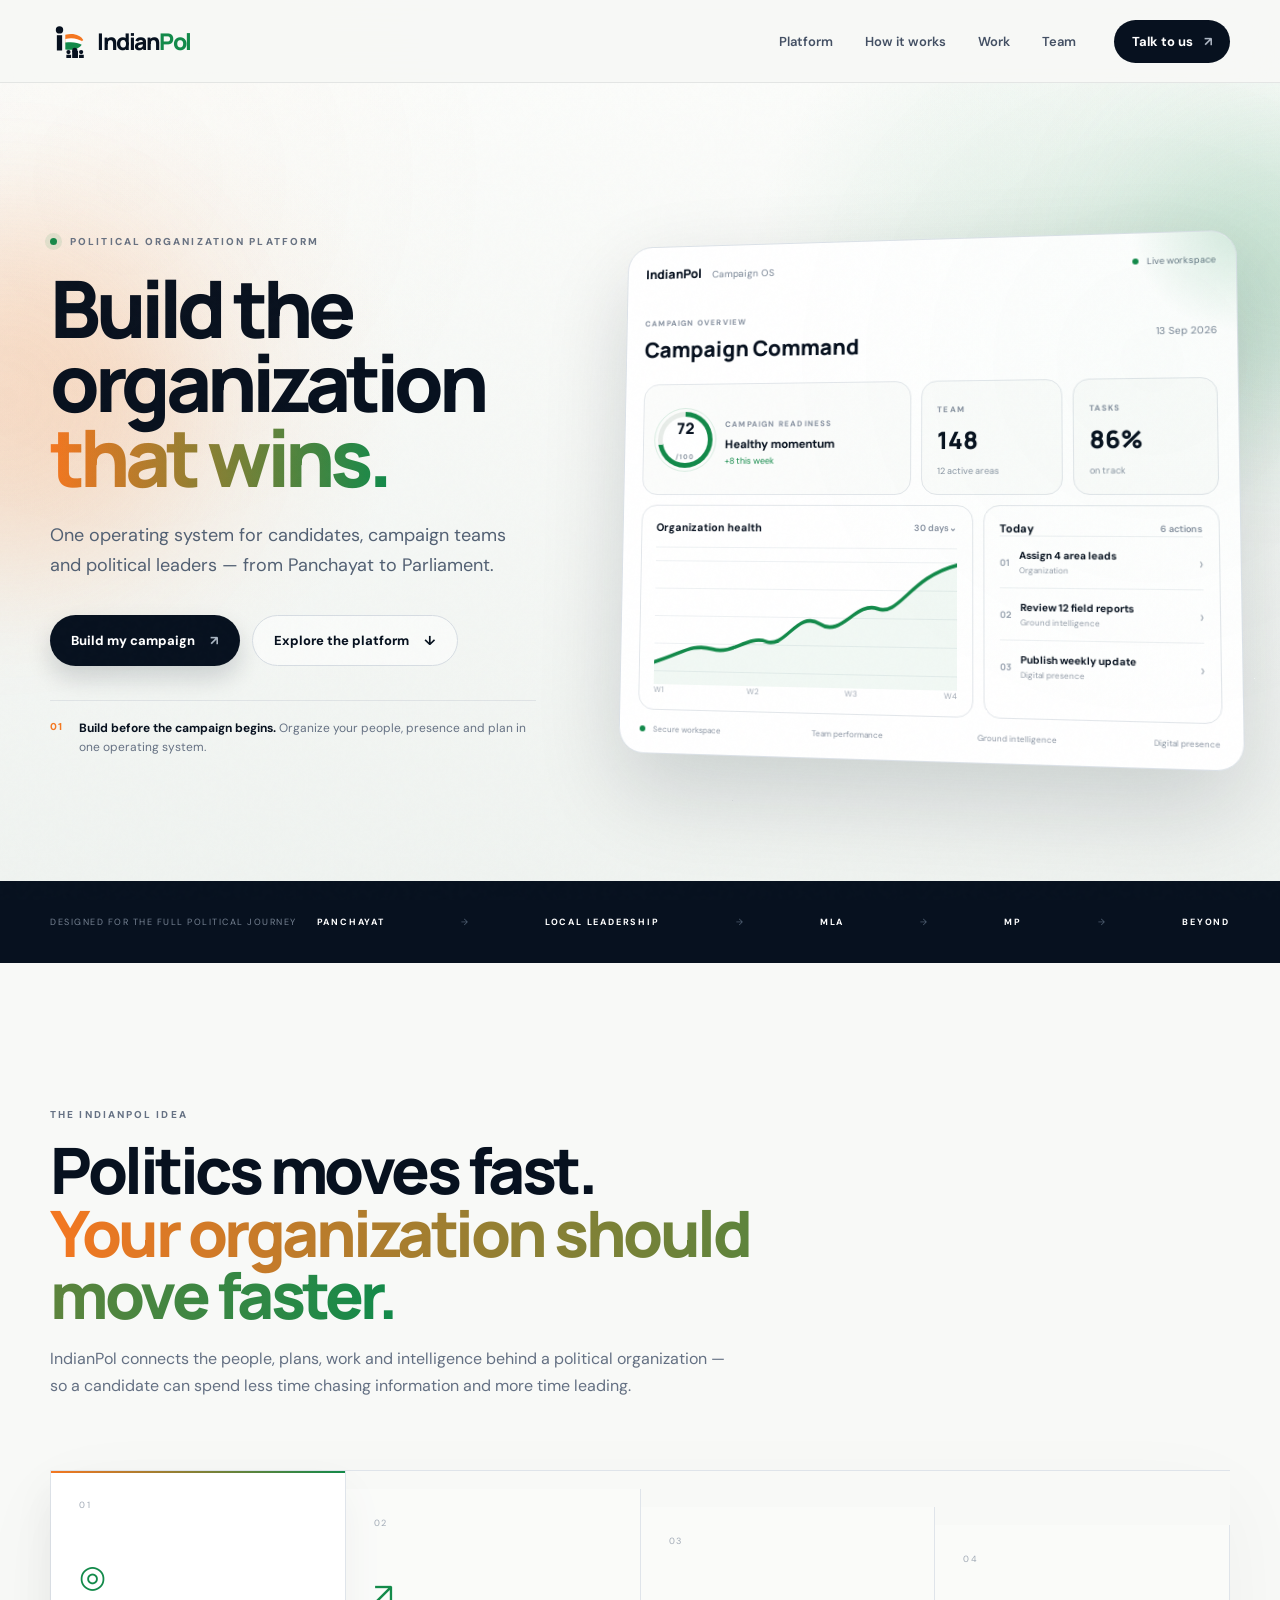
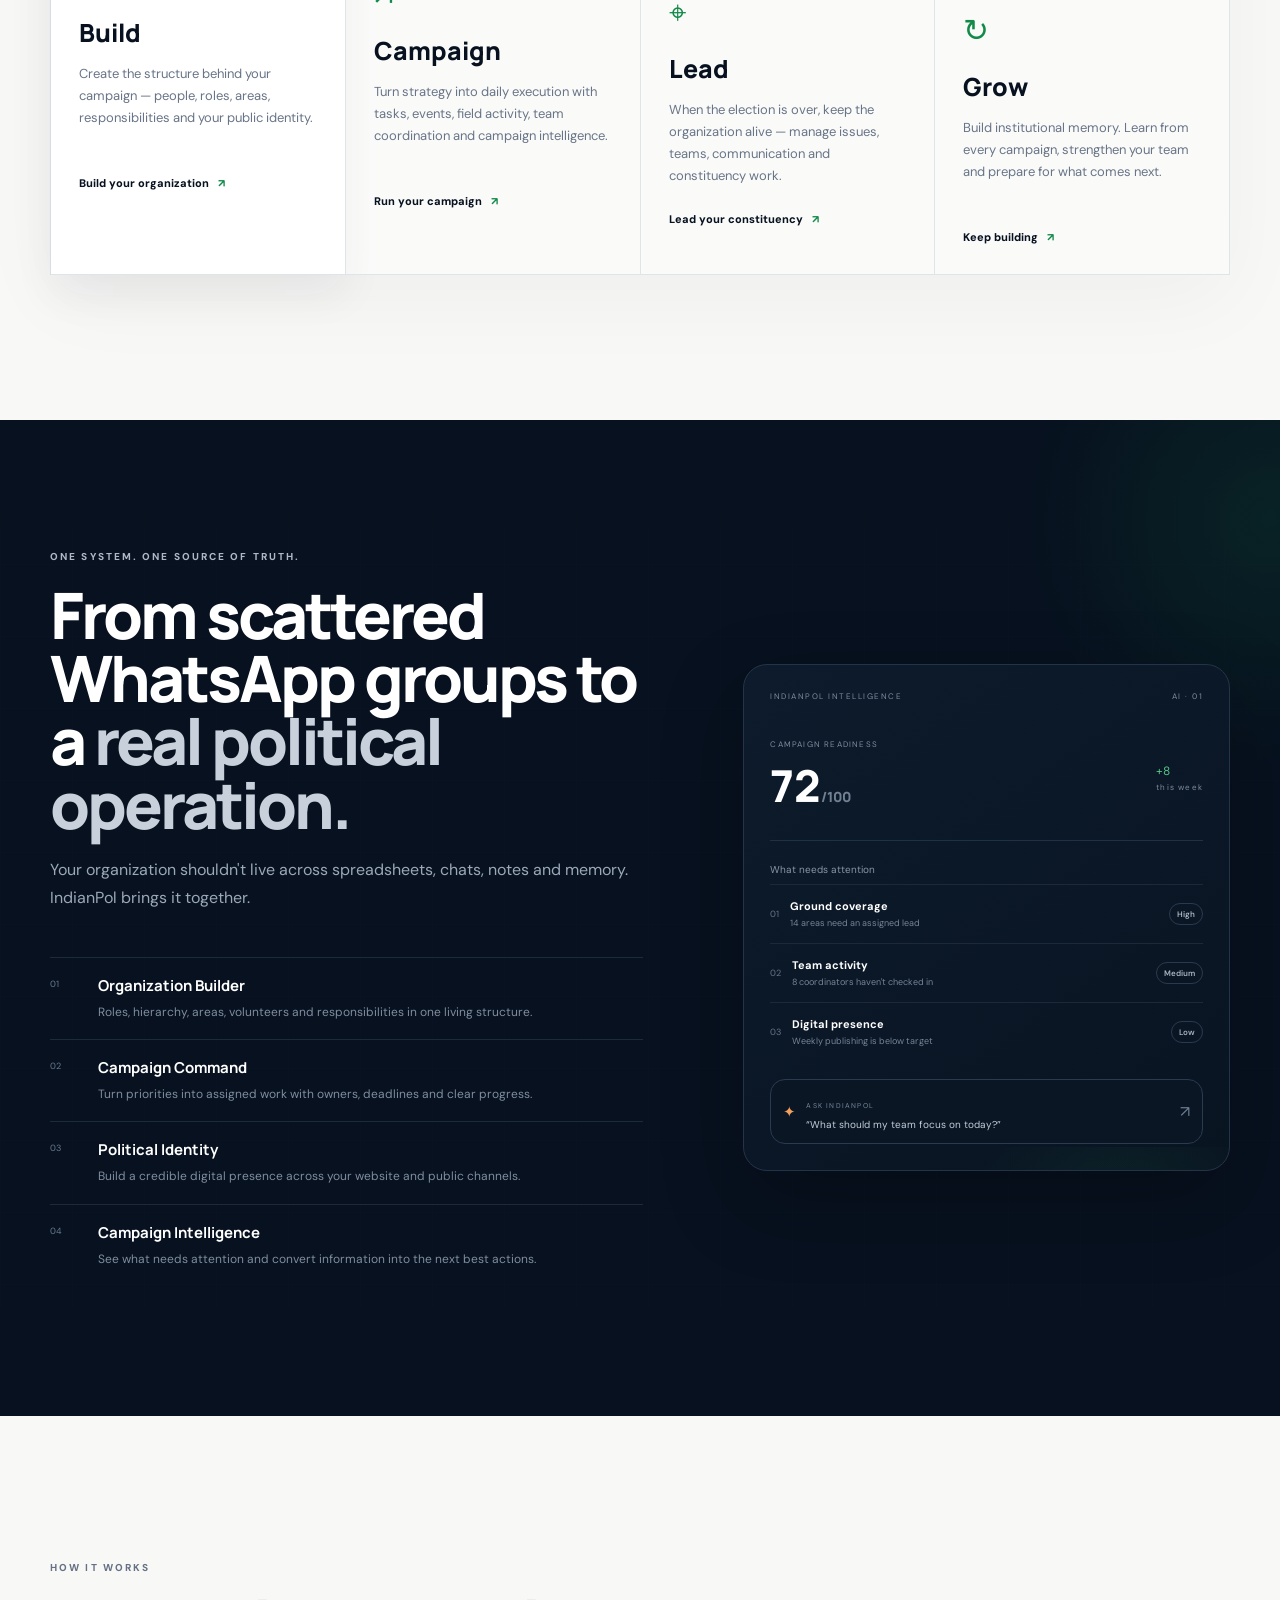
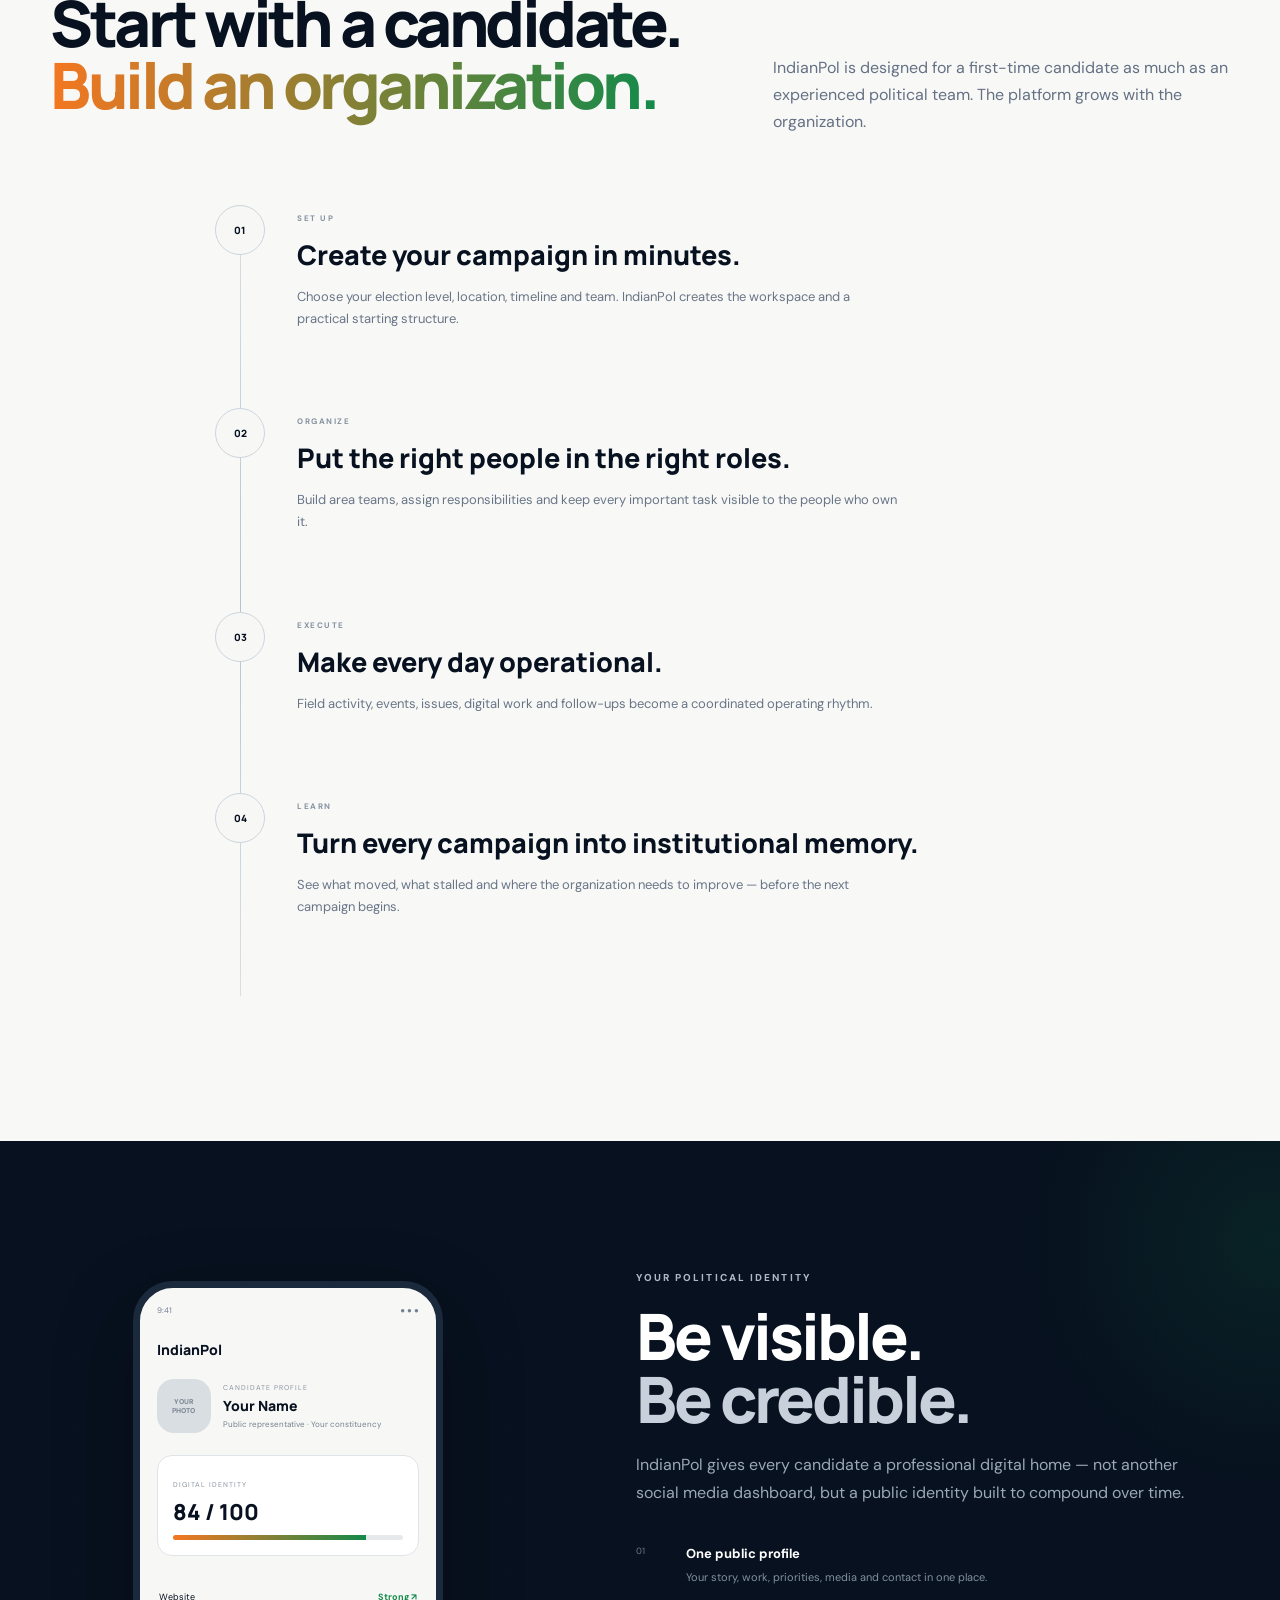
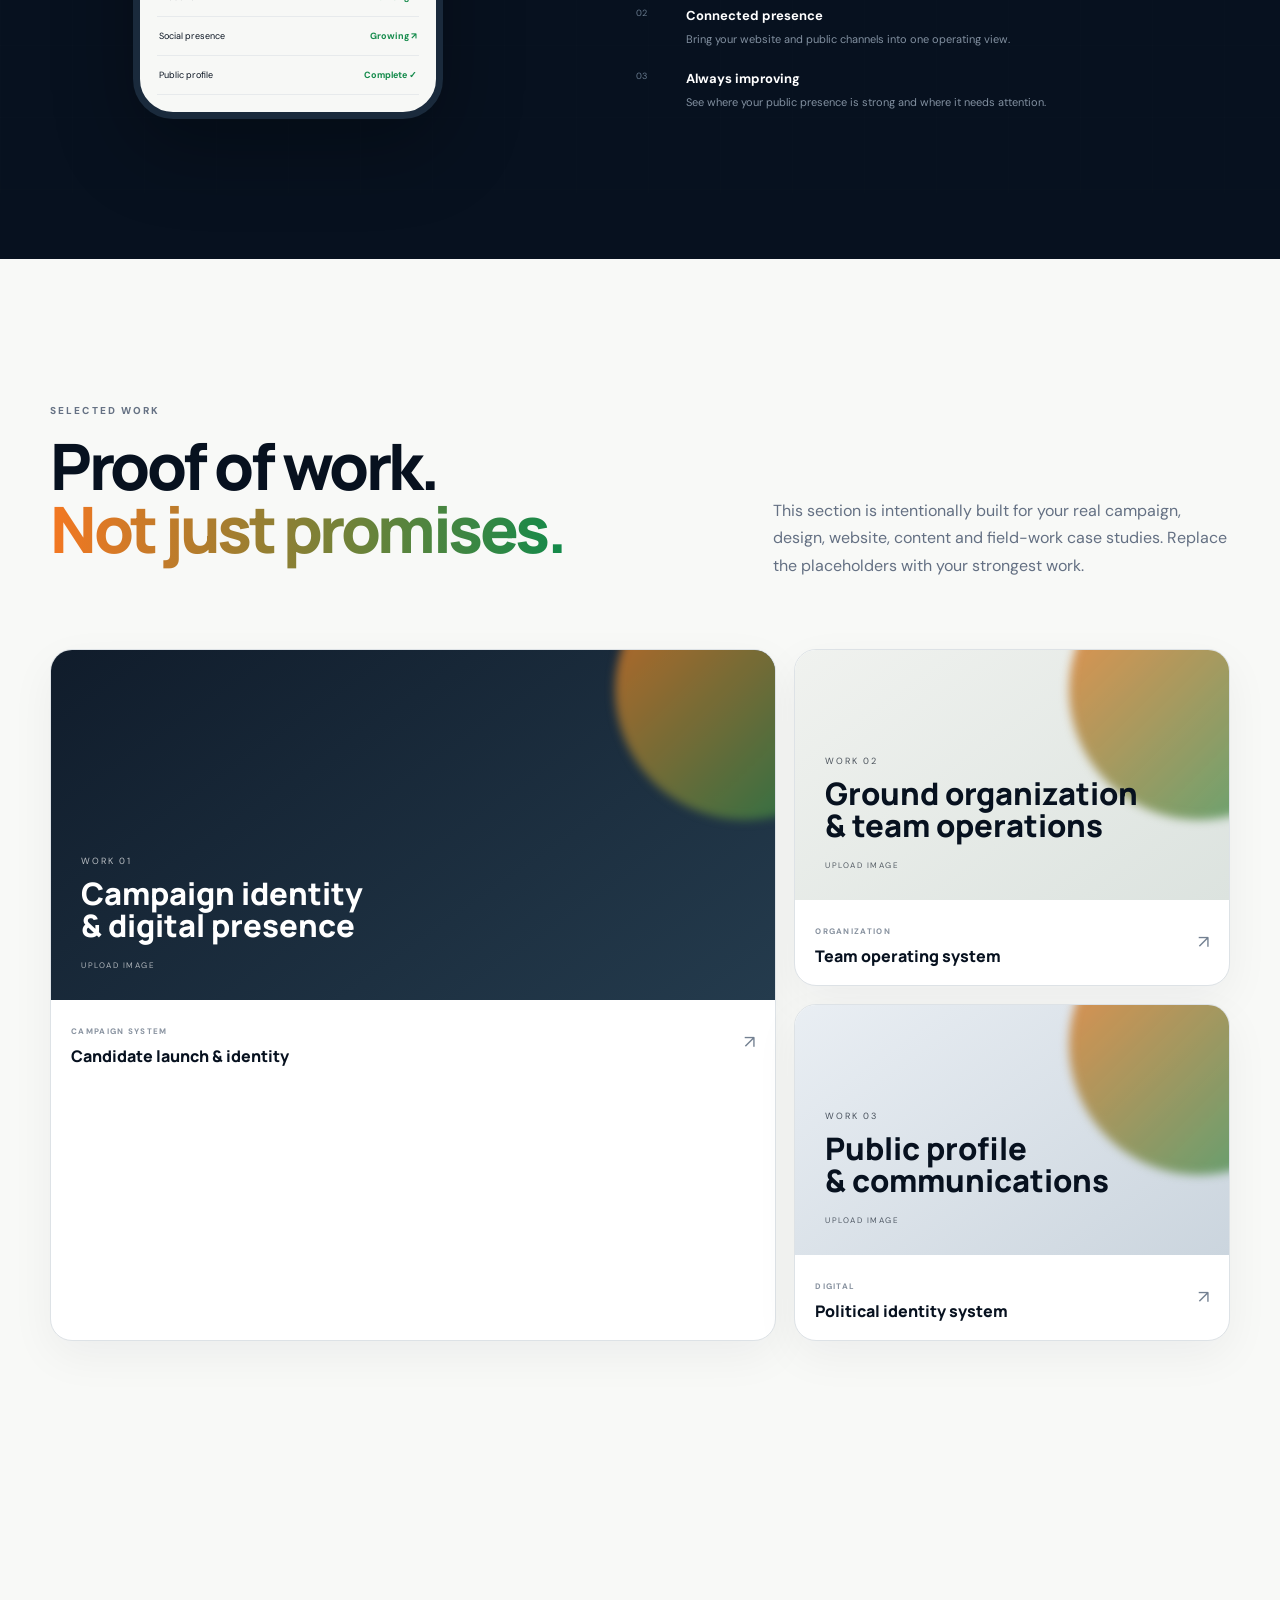
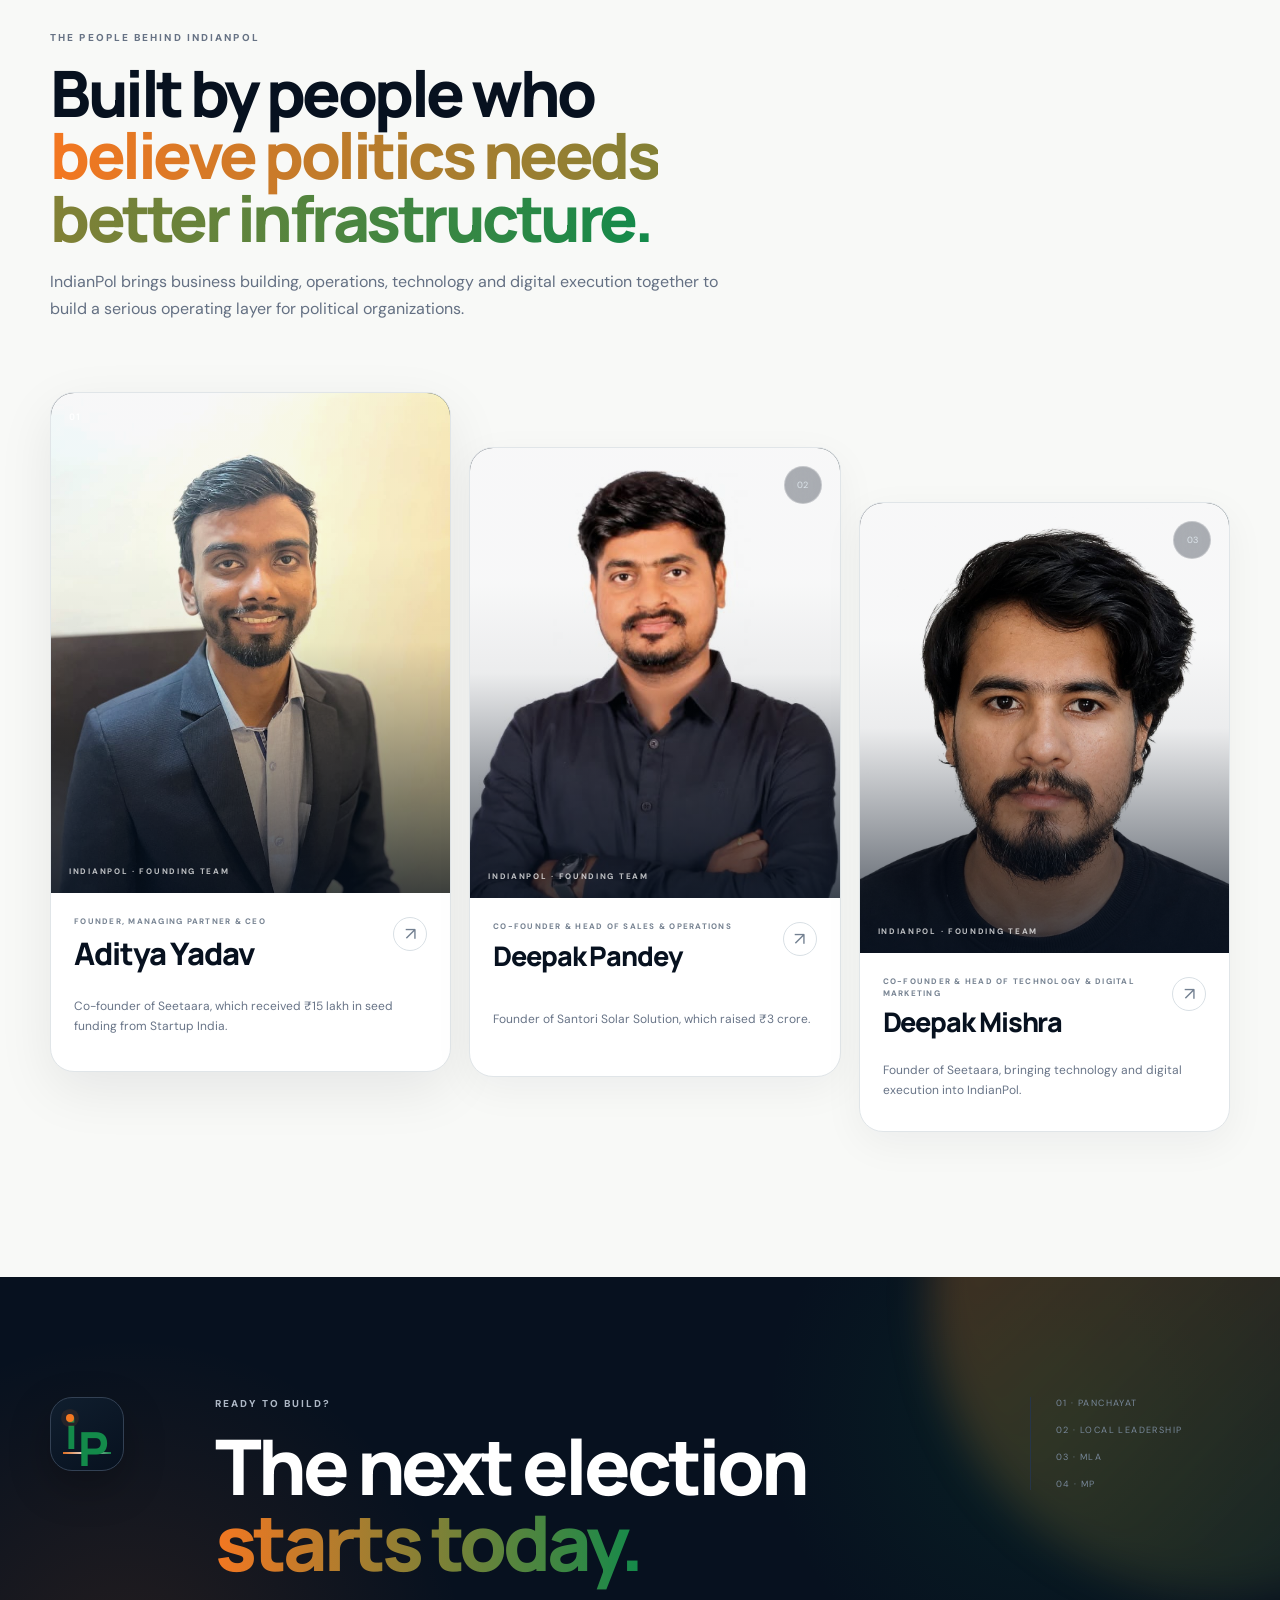
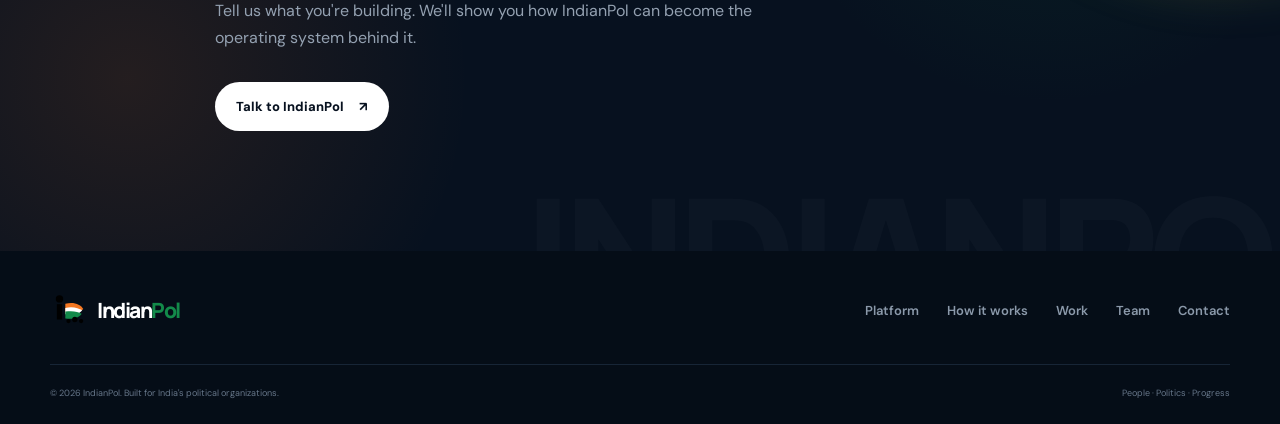
==== commit 8b4fa841: "Add files via upload" ====
--- a/index.html
+++ b/index.html
@@ -131,15 +131,15 @@
         <div class="section-intro reveal"><div class="eyebrow">THE PEOPLE BEHIND INDIANPOL</div><h2>Built by people who<br><span>believe politics needs better infrastructure.</span></h2><p>IndianPol brings business building, operations, technology and digital execution together to build a serious operating layer for political organizations.</p></div>
         <div class="founders-grid">
           <article class="founder founder-feature reveal">
-            <div class="founder-photo founder-photo-aditya"><img src="assets/founders/aditya-yadav.jpeg" alt="Aditya Yadav, Founder, Managing Partner and CEO of IndianPol" loading="lazy"><div class="founder-photo-shade"></div><div class="founder-index">01</div><div class="founder-photo-label">INDIANPOL · FOUNDING TEAM</div></div>
+            <div class="founder-photo founder-photo-aditya"><img src="aditya-yadav.jpeg" alt="Aditya Yadav, Founder, Managing Partner and CEO of IndianPol" loading="lazy"><div class="founder-photo-shade"></div><div class="founder-index">01</div><div class="founder-photo-label">INDIANPOL · FOUNDING TEAM</div></div>
             <div class="founder-info"><div><small>FOUNDER, MANAGING PARTNER &amp; CEO</small><h3>Aditya Yadav</h3></div><span class="founder-arrow">↗</span><p>Co-founder of Seetaara, which received ₹15 lakh in seed funding from Startup India.</p></div>
           </article>
           <article class="founder reveal delay-1">
-            <div class="founder-photo founder-photo-deepak"><img src="assets/founders/deepak-pandey.jpeg" alt="Deepak Pandey, Co-Founder and Head of Sales and Operations at IndianPol" loading="lazy"><div class="founder-photo-shade"></div><div class="founder-index">02</div><div class="founder-photo-label">INDIANPOL · FOUNDING TEAM</div></div>
+            <div class="founder-photo founder-photo-deepak"><img src="deepak-pandey.jpeg" alt="Deepak Pandey, Co-Founder and Head of Sales and Operations at IndianPol" loading="lazy"><div class="founder-photo-shade"></div><div class="founder-index">02</div><div class="founder-photo-label">INDIANPOL · FOUNDING TEAM</div></div>
             <div class="founder-info"><div><small>CO-FOUNDER &amp; HEAD OF SALES &amp; OPERATIONS</small><h3>Deepak Pandey</h3></div><span class="founder-arrow">↗</span><p>Founder of Santori Solar Solution, which raised ₹3 crore.</p></div>
           </article>
           <article class="founder reveal delay-2">
-            <div class="founder-photo founder-photo-mishra"><img src="assets/founders/deepak-mishra.jpeg" alt="Deepak Mishra, Co-Founder and Head of Technology and Digital Marketing at IndianPol" loading="lazy"><div class="founder-photo-shade"></div><div class="founder-index">03</div><div class="founder-photo-label">INDIANPOL · FOUNDING TEAM</div></div>
+            <div class="founder-photo founder-photo-mishra"><img src="deepak-mishra.jpeg" alt="Deepak Mishra, Co-Founder and Head of Technology and Digital Marketing at IndianPol" loading="lazy"><div class="founder-photo-shade"></div><div class="founder-index">03</div><div class="founder-photo-label">INDIANPOL · FOUNDING TEAM</div></div>
             <div class="founder-info"><div><small>CO-FOUNDER &amp; HEAD OF TECHNOLOGY &amp; DIGITAL MARKETING</small><h3>Deepak Mishra</h3></div><span class="founder-arrow">↗</span><p>Founder of Seetaara, bringing technology and digital execution into IndianPol.</p></div>
           </article>
         </div>
